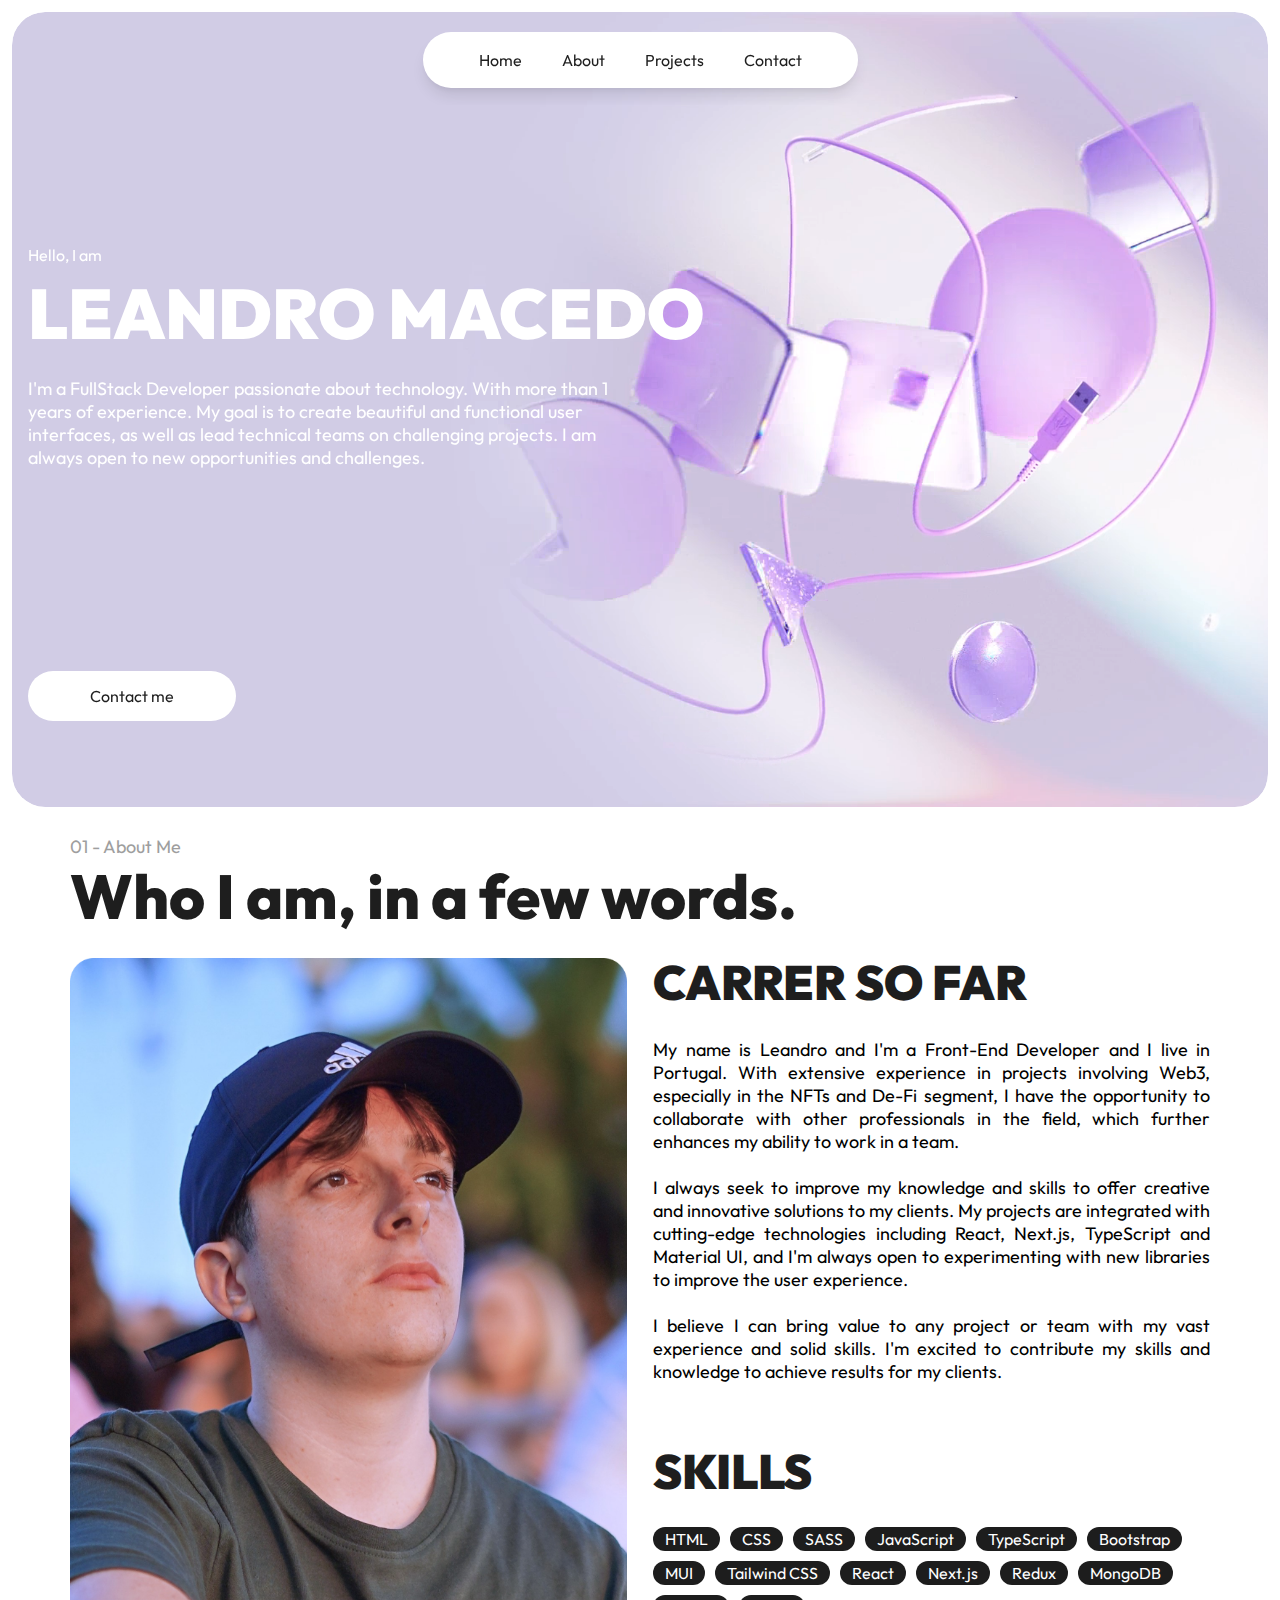
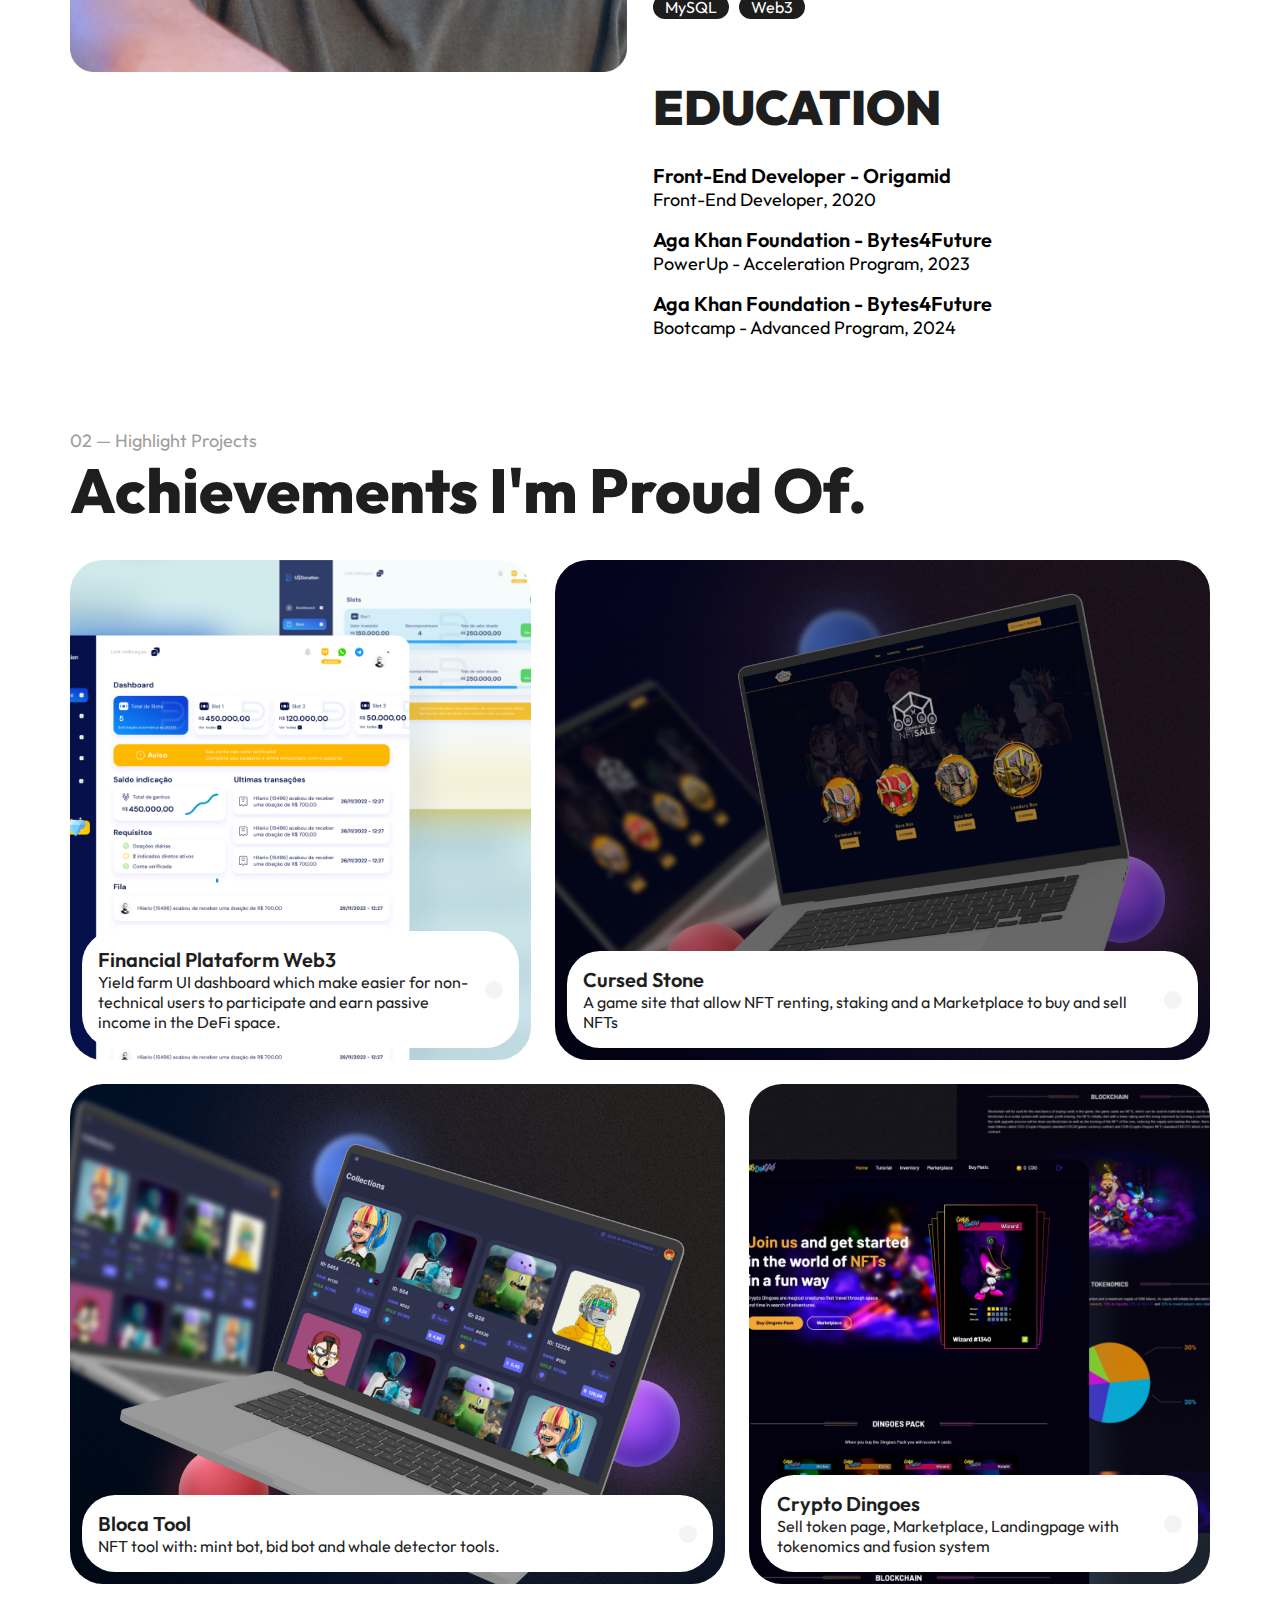
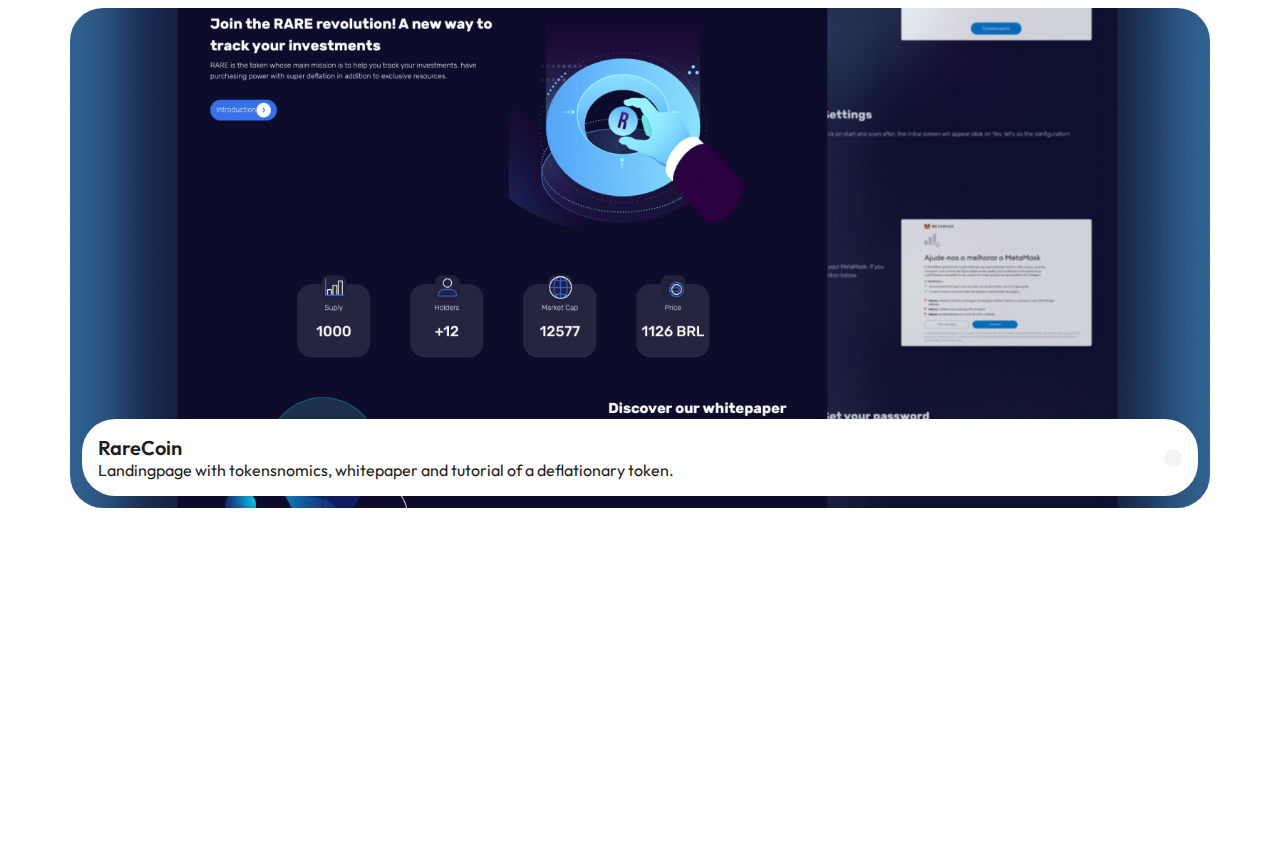
==== index.html @ 4900a490 "Update index.html" ====
<!DOCTYPE html>
<html lang="pt_PT">

<head>
    <script async src="https://www.googletagmanager.com/gtag/js?id=G-ETFPEZS336"></script>
    <script>
        window.dataLayer = window.dataLayer || [];
        function gtag() { dataLayer.push(arguments); }
        gtag('js', new Date());

        gtag('config', 'G-ETFPEZS336');
    </script>
    <!-- Hotjar Tracking Code for https://portifolio-html-bytes4future.vercel.app/ -->
    <script>
        (function (h, o, t, j, a, r) {
            h.hj = h.hj || function () { (h.hj.q = h.hj.q || []).push(arguments) };
            h._hjSettings = { hjid: 3756532, hjsv: 6 };
            a = o.getElementsByTagName('head')[0];
            r = o.createElement('script'); r.async = 1;
            r.src = t + h._hjSettings.hjid + j + h._hjSettings.hjsv;
            a.appendChild(r);
        })(window, document, 'https://static.hotjar.com/c/hotjar-', '.js?sv=');
    </script>
    <meta charset="UTF-8">
    <meta name="viewport" content="width=device-width, initial-scale=1.0">
    <title>DevMacedo</title>
    <link rel="shortcut icon" href="favicon.png" type="image/x-icon">
    <link rel="preconnect" href="https://fonts.googleapis.com">
    <link rel="preconnect" href="https://fonts.gstatic.com" crossorigin>
    <link rel="preconnect" href="https://fonts.googleapis.com">
    <link rel="preconnect" href="https://fonts.gstatic.com" crossorigin>
    <link
        href="https://fonts.googleapis.com/css2?family=Oswald:wght@200;300;400;500;600;700&family=Outfit:wght@100;200;300;400;500;600;700;800;900&display=swap"
        rel="stylesheet">
    <link rel="stylesheet" href="css/main.css">
</head>
<!-- Google tag (gtag.js) -->


<body>
    <main>
        <section class="hero" id="home">
            <header>
                <div class="navbar">
                    <a class="text-2 home" href="#home">Home</a>
                    <a class="text-2 aboutlink" href="#about">About</a>
                    <a class="text-2" href="#projects">Projects</a>
                    <a class="text-2" href="#contact">Contact</a>
                </div>
            </header>
            <div class="container-hero-video">
                <video playsinline loop muted autoplay>
                    <source src="assets/hero.mp4" type="video/mp4">
                </video>
                <div class="container-hero-children ">
                    <div class="container-content">
                        <p class="text-2 ">Hello, I am</p>
                        <h1 class="heading-1">LEANDRO MACEDO</h1>
                        <p class="text-1">
                            I'm a FullStack Developer passionate about technology. With more than 1 years of experience.
                            My
                            goal is to create beautiful and functional user interfaces, as well as lead technical teams
                            on
                            challenging projects. I am always open to new opportunities and challenges.
                        </p>

                    </div>
                    <div class="container-content-action">
                        <a class="button" href="">Contact me</a>
                    </div>
                </div>
            </div>
            </div>
        </section>

        <!-- ABOUT -->
        <section class="container" id="about">
            <div class="about">
                <div class="about-head">
                    <p class="text-1 ">01 - About Me</p>
                    <h3 class="tailing-1">Who I am, in a few words.</h3>
                </div>


                <div class="about-content">
                    <div class="about-image">
                        <img src="assets/me.png" width="100%" alt="">
                    </div>
                    <div class="about-text">
                        <div class="about-carrer">
                            <h3 class="heading-2">CARRER SO FAR</h3>
                            <p class="text-1">My name is Leandro and I'm a Front-End Developer and I live in
                                Portugal. With extensive experience in projects involving Web3, especially in the NFTs
                                and
                                De-Fi segment, I have the opportunity to collaborate with other professionals in the
                                field,
                                which further enhances my ability to work in a team.
                                <br><br>
                                I always seek to improve my knowledge and skills to offer creative and innovative
                                solutions
                                to my clients. My projects are integrated with cutting-edge technologies including
                                React,
                                Next.js, TypeScript and Material UI, and I'm always open to experimenting with new
                                libraries
                                to improve the user experience.
                                <br><br>
                                I believe I can bring value to any project or team with my vast experience and solid
                                skills.
                                I'm excited to contribute my skills and knowledge to achieve results for my clients.
                            </p>
                        </div>
                        <h3 class="heading-2 ">SKILLS</h3>
                        <div class="skills-flex">
                            <span class="badge">HTML</span>
                            <span class="badge">CSS</span>
                            <span class="badge">SASS</span>
                            <span class="badge">JavaScript</span>
                            <span class="badge">TypeScript</span>
                            <span class="badge">Bootstrap</span>
                            <span class="badge">MUI</span>
                            <span class="badge">Tailwind CSS</span>
                            <span class="badge">React</span>
                            <span class="badge">Next.js</span>
                            <span class="badge">Redux</span>
                            <span class="badge">MongoDB</span>
                            <span class="badge">MySQL</span>
                            <span class="badge">Web3</span>
                        </div>
                        <h3 class="heading-2 ">EDUCATION</h3>
                        <div class="qualification-details">
                            <p class="title-2">Front-End Developer - Origamid</p>
                            <p class="text-1">Front-End Developer, 2020</p>
                        </div>
                        <div class="qualification-details">
                            <p class="title-2">Aga Khan Foundation - Bytes4Future</p>
                            <p class="text-1">PowerUp - Acceleration Program, 2023</p>
                        </div>
                        <div class="qualification-details">
                            <p class="title-2">Aga Khan Foundation - Bytes4Future</p>
                            <p class="text-1">Bootcamp - Advanced Program, 2024</p>
                        </div>

                    </div>
                </div>
            </div>
        </section>

        <!-- HIGHTLIGHT PROJECTS -->
        <section class="container" id="projects">
            <div>
                <div class="highlight-head">
                    <p class="text-1 gray ">02 — Highlight Projects</p>
                    <h3 class="tailing-1 gray-dark">Achievements I'm Proud Of.</h3>
                </div>
                <div class="highlights">
                    <div class="item1">
                        <div class="card-wrapper">
                            <img id="image" class="card-bg" src="assets/images/private-thumb.png"
                                alt="Background Image">
                            <div>
                                <div class="card-bottom">
                                    <div>
                                        <p class="title-2">Financial Plataform Web3</p>
                                        <p class="text-2">Yield farm UI dashboard which make easier for non-technical
                                            users
                                            to participate and earn passive income in the DeFi space.</p>
                                    </div>
                                    <a href="FinancialPlataform.html">
                                        <div class="icon card-icon">
                                            <img src="assets/icons/arrow.svg" alt="">
                                        </div>
                                    </a>
                                </div>
                            </div>
                        </div>
                    </div>
                    <div class="item2">
                        <div class="card-wrapper">
                            <img class="card-bg" src="assets/images/cursedstone-thumb.png" alt="Background Image">
                            <div>
                                <div class="card-bottom">
                                    <div>
                                        <p class="title-2">Cursed Stone</p>
                                        <p class="text-2">A game site that allow NFT renting, staking and a Marketplace
                                            to
                                            buy and sell NFTs</p>
                                    </div>
                                    <div class="icon card-icon">
                                        <img src="assets/icons/arrow.svg" alt="">
                                    </div>
                                </div>
                            </div>

                        </div>
                    </div>
                    <div class="item3">
                        <div class="card-wrapper">
                            <img class="card-bg" src="assets/images/blocatool.png" alt="Background Image">
                            <div>
                                <div class="card-bottom">
                                    <div>
                                        <p class="title-2">Bloca Tool</p>
                                        <p class="text-2">NFT tool with: mint bot, bid bot and whale detector tools.</p>
                                    </div>
                                    <div class="icon card-icon">
                                        <img src="assets/icons/arrow.svg" alt="">
                                    </div>
                                </div>
                            </div>

                        </div>
                    </div>
                    <div class="item4">
                        <div class="card-wrapper">
                            <img class="card-bg" src="assets/images/cryptodingoes-thumb.png" alt="Background Image">
                            <div>
                                <div class="card-bottom">
                                    <div>
                                        <p class="title-2">Crypto Dingoes</p>
                                        <p class="text-2">Sell token page, Marketplace, Landingpage with tokenomics and
                                            fusion system</p>
                                    </div>
                                    <div class="icon card-icon">
                                        <img src="assets/icons/arrow.svg" alt="">
                                    </div>
                                </div>
                            </div>

                        </div>
                    </div>
                    <div class="item5">
                        <div class="card-wrapper">
                            <img class="card-bg" src="assets/images/rare-thumb.png" alt="Background Image">
                            <div>
                                <div class="card-bottom">
                                    <div>
                                        <p class="title-2">RareCoin</p>
                                        <p class="text-2">Landingpage with tokensnomics, whitepaper and tutorial of a
                                            deflationary token.</p>
                                    </div>
                                    <div class="icon card-icon">
                                        <img src="assets/icons/arrow.svg" alt="">
                                    </div>
                                </div>
                            </div>
                        </div>
                    </div>
                </div>
            </div>
            </div>
        </section>

        <footer id="contact" class="footer-bg">
            <div class="container">
                <div class="footer-top">
                    <h1 class="tailing-1">Let's Work Together</h1>
                    <br>
                    <p class="text-1 ">
                        I'm excited to tell you more about my projects and my journey so far. <br>
                        So get in touch and let’s talk about how I can add to your team!
                    </p>
                </div>
                <div class="footer-social">
                    <div>
                        <p class="text-2 ">My Mail Contact</p>
                        <p class="title-2 ">contact@devmacedo.pt</p>
                    </div>
                    <div>
                        <div class="icon-flex">
                            <div class="icon">
                                <a href="https://www.linkedin.com/in/devmacedo/" target="_blank"
                                    rel="noopener noreferrer">
                                    <img src="assets/icons/linkedin.svg" alt="">
                                </a>
                            </div>
                            <div class="icon">
                                <a href="https://github.com/BrazilianBug" target="_blank" rel="noopener noreferrer">
                                    <img src="assets/icons/github.svg" alt="">
                                </a>
                            </div>
                            <!-- <div class="icon">
                                <a href="" target="_blank">
                                    <img src="assets/icons/twitter.svg" alt="">
                                </a>
                            </div> -->
                        </div>
                    </div>
                </div>
            </div>
        </footer>
    </main>
</body>

</html>
---- css/main.css ----
/* Importar o arquivo com estilos específicos para diferentes seções primeiro */

@import url(about.css);
@import url(highlightProjects.css);
@import url(footer.css);
@import url(hero.css);
@import url(projectDetails.css);
@import url(components.css);
@import url(typography.css);

@import url(response.css);

@import url(global.css);
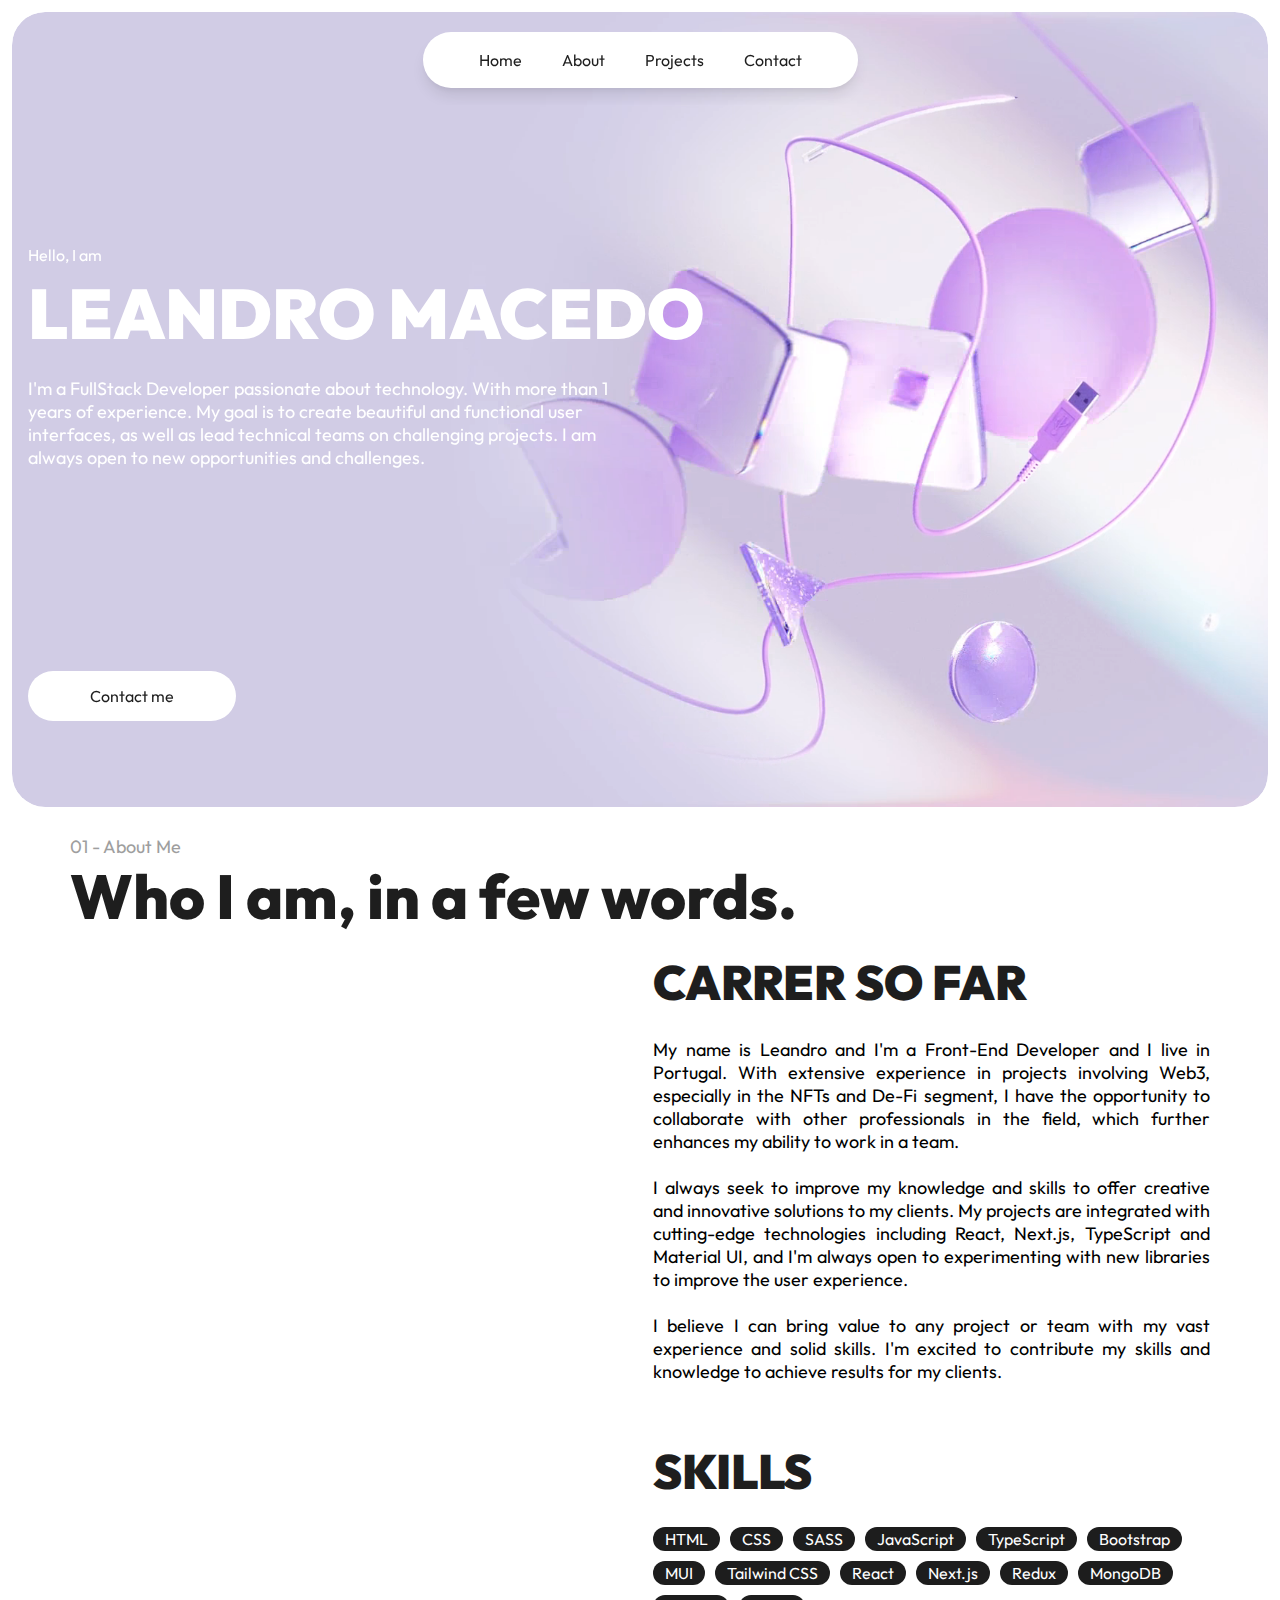
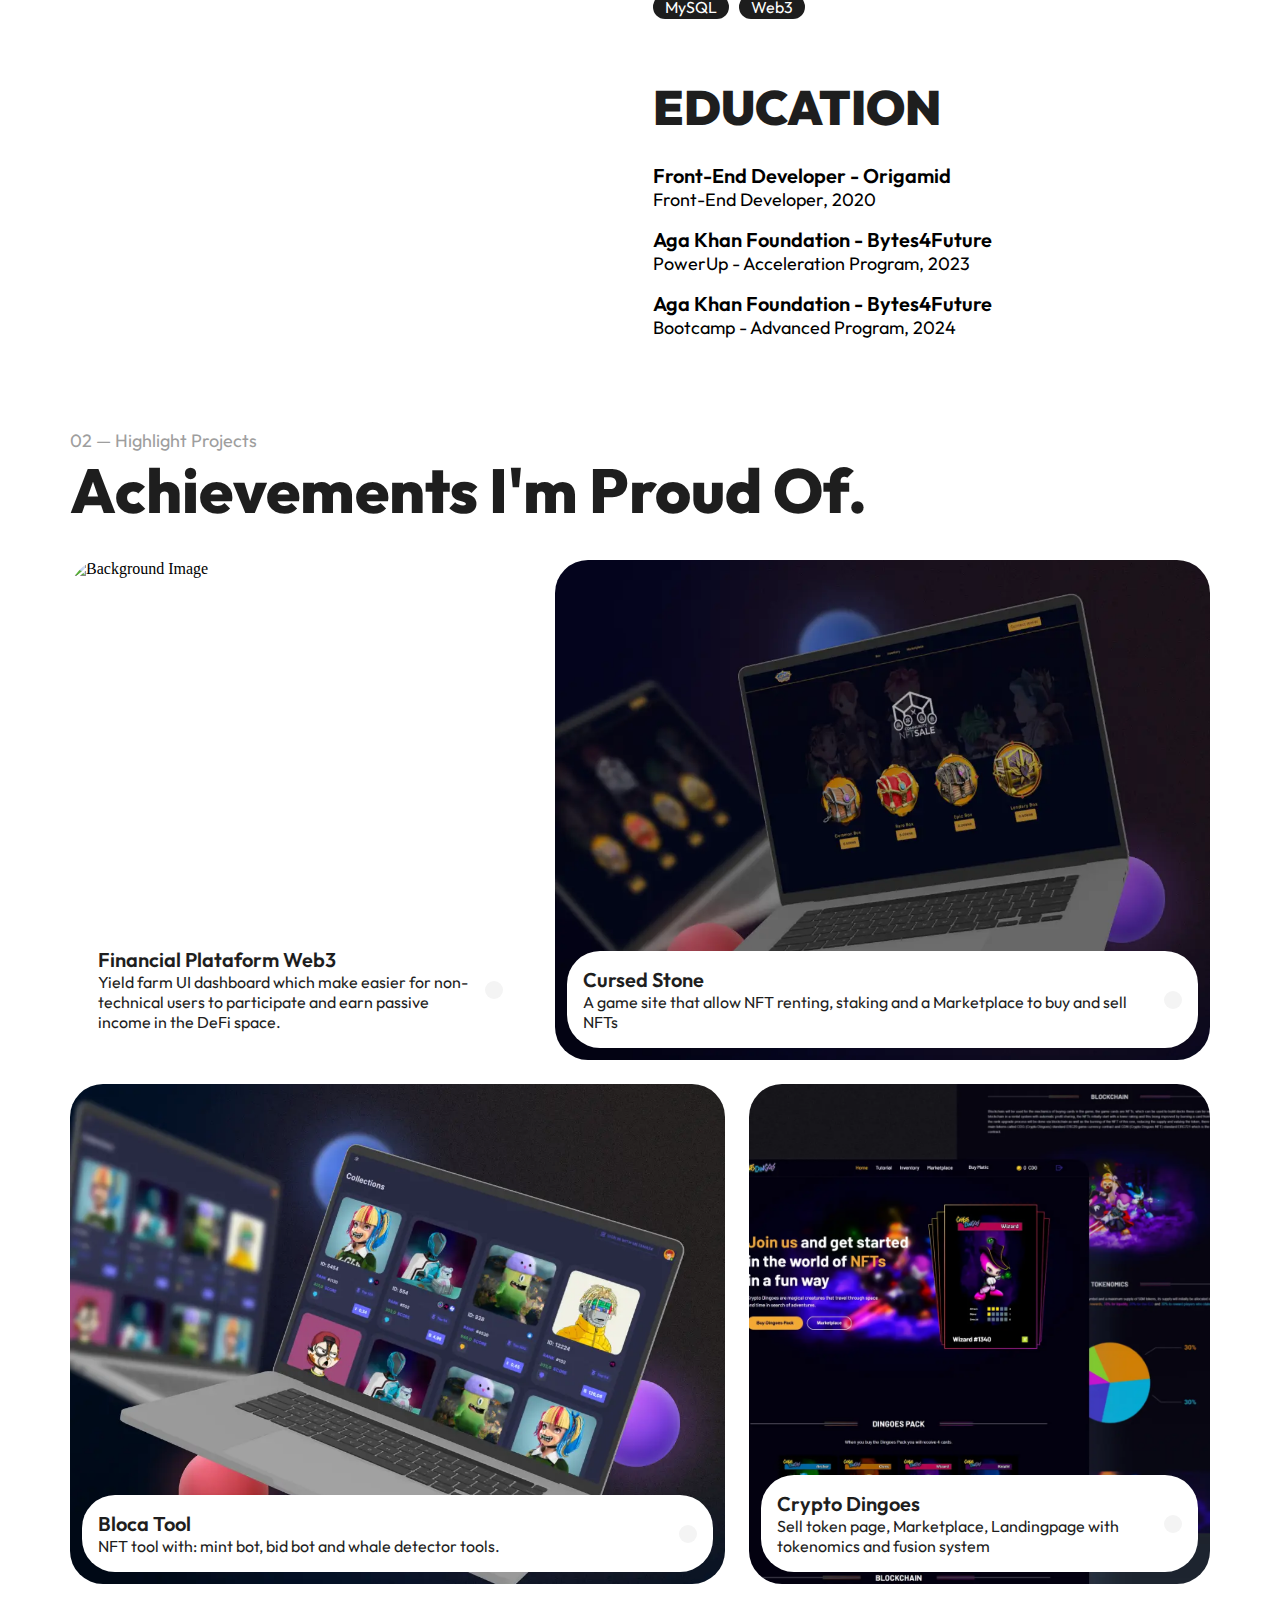
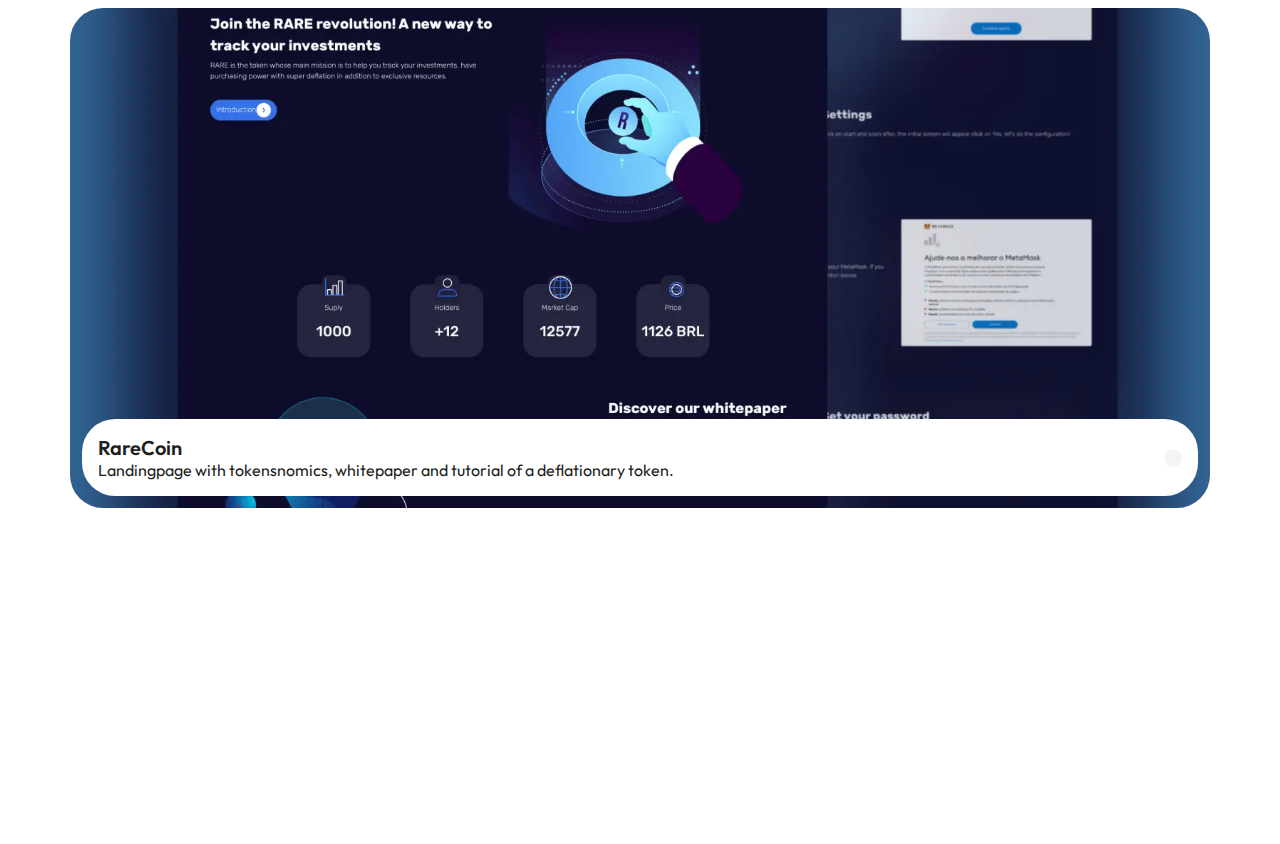
==== commit 139d8836: "performance, PNG To Webp" ====
--- a/index.html
+++ b/index.html
@@ -24,7 +24,7 @@
     <meta charset="UTF-8">
     <meta name="viewport" content="width=device-width, initial-scale=1.0">
     <title>DevMacedo</title>
-    <link rel="shortcut icon" href="favicon.png" type="image/x-icon">
+    <link rel="shortcut icon" href="favicon.webp" type="image/x-icon">
     <link rel="preconnect" href="https://fonts.googleapis.com">
     <link rel="preconnect" href="https://fonts.gstatic.com" crossorigin>
     <link rel="preconnect" href="https://fonts.googleapis.com">
@@ -49,8 +49,8 @@
                 </div>
             </header>
             <div class="container-hero-video">
-                <video playsinline loop muted autoplay>
-                    <source src="assets/hero.mp4" type="video/mp4">
+                <video playsinline loop muted autoplay poster="hero.webp" preload="none" loading="lazy">
+                    <source src="assets/hero.mp4" type="video/mp4" load>
                 </video>
                 <div class="container-hero-children ">
                     <div class="container-content">
@@ -84,7 +84,7 @@
 
                 <div class="about-content">
                     <div class="about-image">
-                        <img src="assets/me.png" width="100%" alt="">
+                        <img src="assets/me.webp" width="100%" loading="lazy" alt="">
                     </div>
                     <div class="about-text">
                         <div class="about-carrer">
@@ -155,7 +155,7 @@
                 <div class="highlights">
                     <div class="item1">
                         <div class="card-wrapper">
-                            <img id="image" class="card-bg" src="assets/images/private-thumb.png"
+                            <img id="image" class="card-bg" src="assets/images/financialapp/main.webp"
                                 alt="Background Image">
                             <div>
                                 <div class="card-bottom">
@@ -167,6 +167,7 @@
                                     </div>
                                     <a href="FinancialPlataform.html">
                                         <div class="icon card-icon">
+
                                             <img src="assets/icons/arrow.svg" alt="">
                                         </div>
                                     </a>
@@ -176,7 +177,7 @@
                     </div>
                     <div class="item2">
                         <div class="card-wrapper">
-                            <img class="card-bg" src="assets/images/cursedstone-thumb.png" alt="Background Image">
+                            <img class="card-bg" src="assets/images/cursedstone/main.webp" alt="Background Image">
                             <div>
                                 <div class="card-bottom">
                                     <div>
@@ -195,7 +196,7 @@
                     </div>
                     <div class="item3">
                         <div class="card-wrapper">
-                            <img class="card-bg" src="assets/images/blocatool.png" alt="Background Image">
+                            <img class="card-bg" src="assets/images/blocatool/main.webp" alt="Background Image">
                             <div>
                                 <div class="card-bottom">
                                     <div>
@@ -212,7 +213,7 @@
                     </div>
                     <div class="item4">
                         <div class="card-wrapper">
-                            <img class="card-bg" src="assets/images/cryptodingoes-thumb.png" alt="Background Image">
+                            <img class="card-bg" src="assets/images/cryptodingoes/main.webp" alt="Background Image">
                             <div>
                                 <div class="card-bottom">
                                     <div>
@@ -230,7 +231,7 @@
                     </div>
                     <div class="item5">
                         <div class="card-wrapper">
-                            <img class="card-bg" src="assets/images/rare-thumb.png" alt="Background Image">
+                            <img class="card-bg" src="assets/images/rarecoin/main.webp" alt="Background Image">
                             <div>
                                 <div class="card-bottom">
                                     <div>
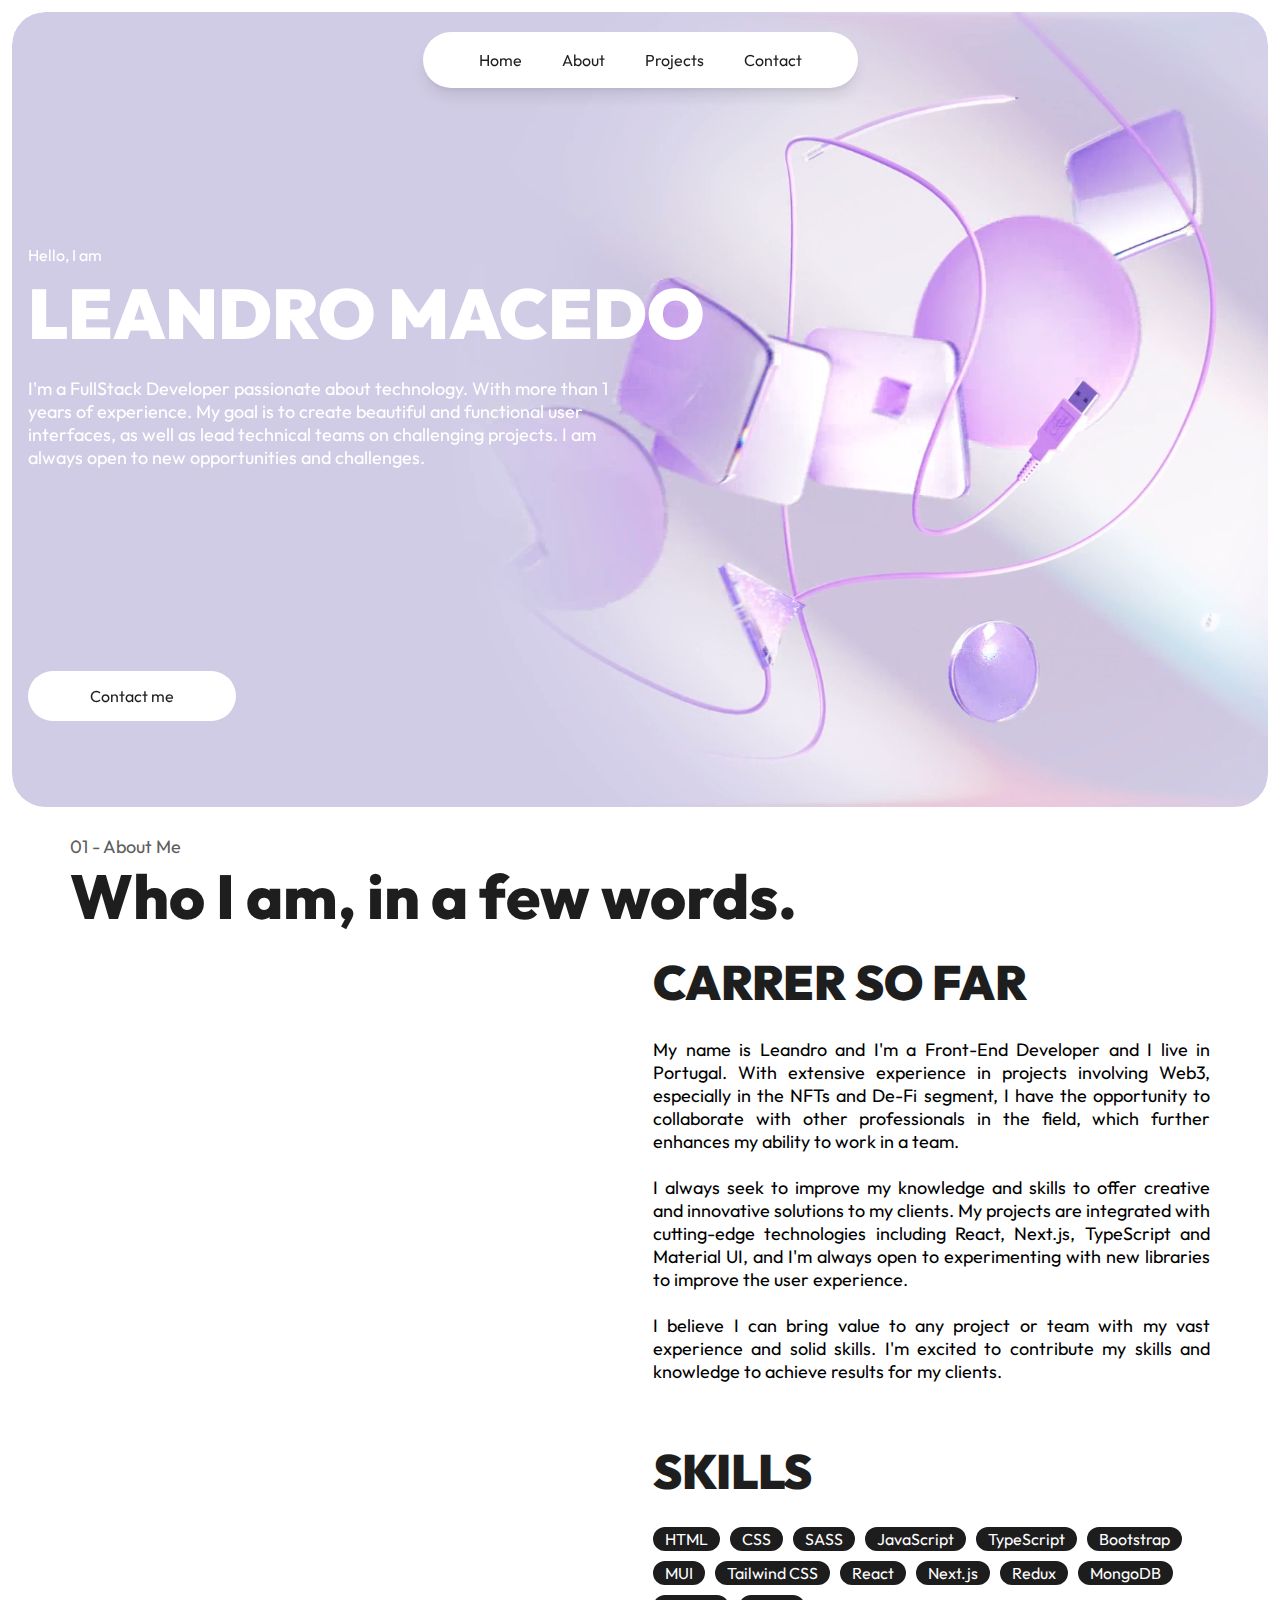
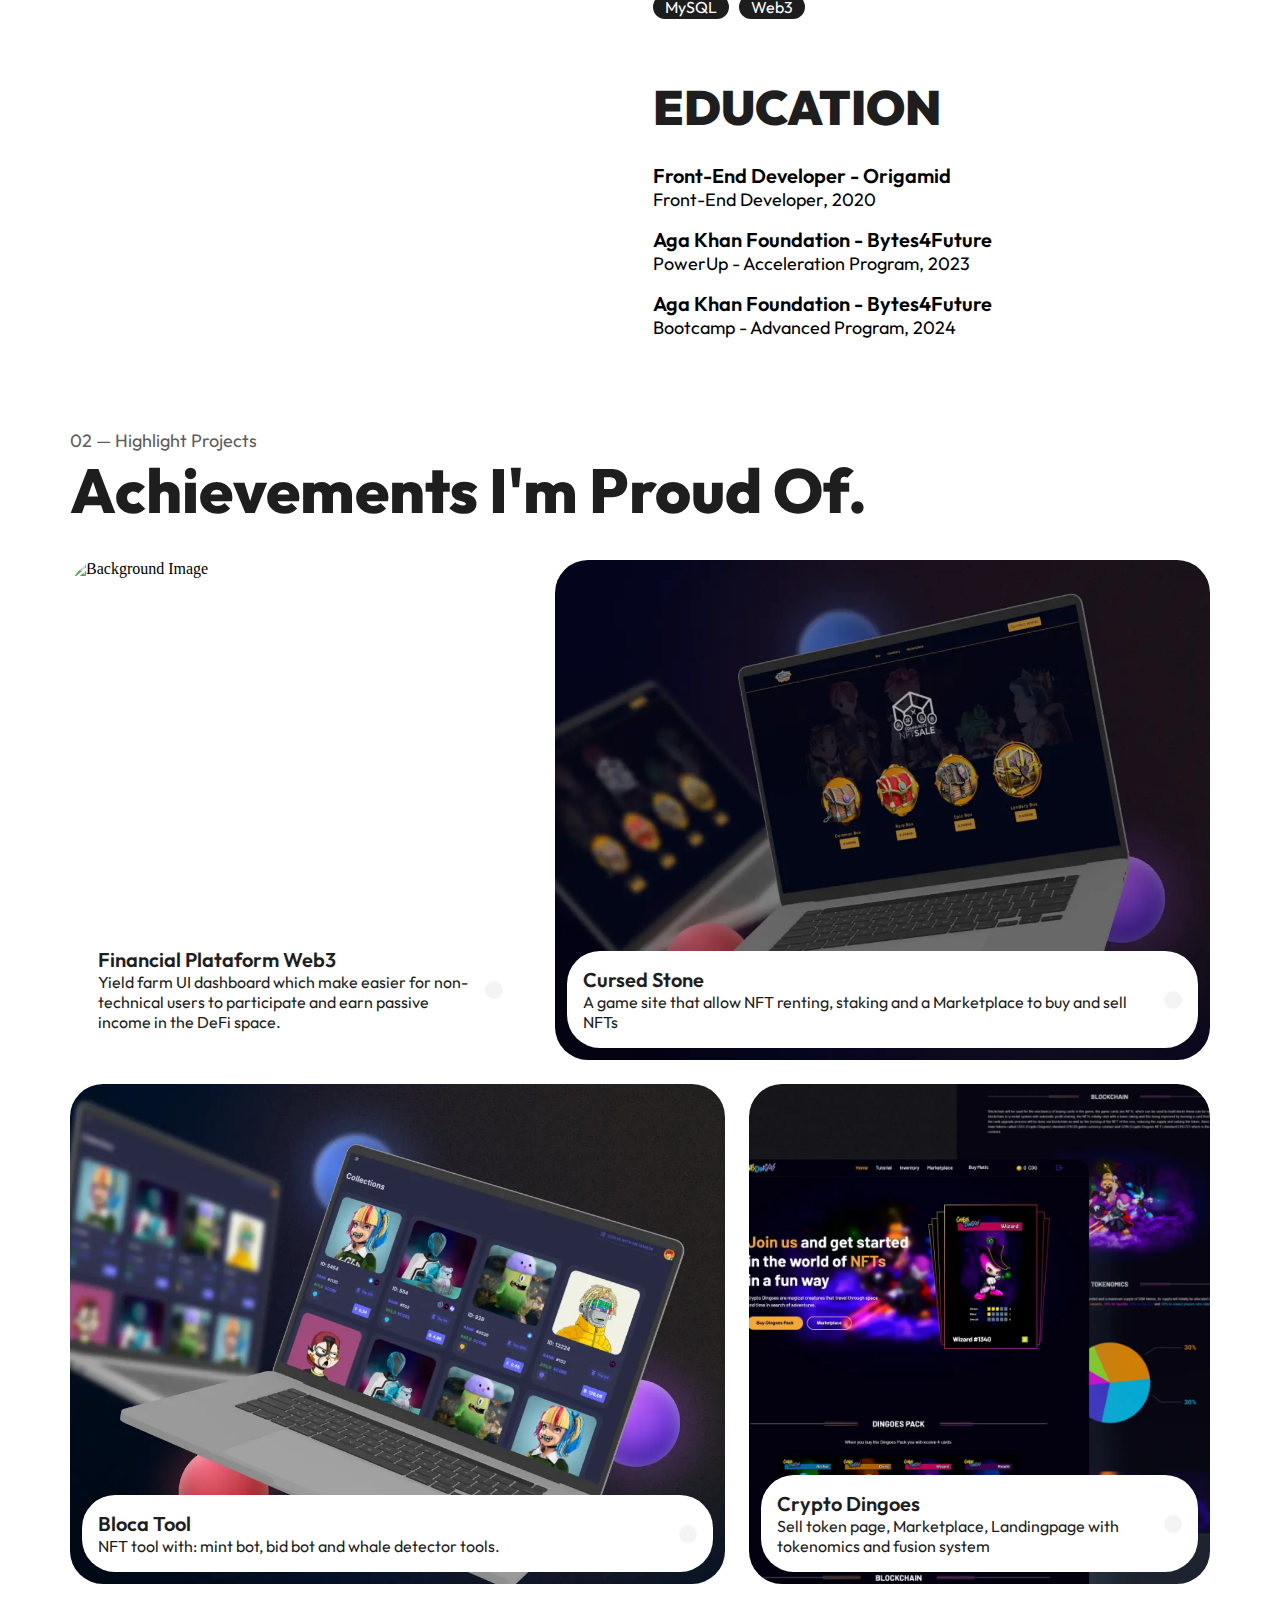
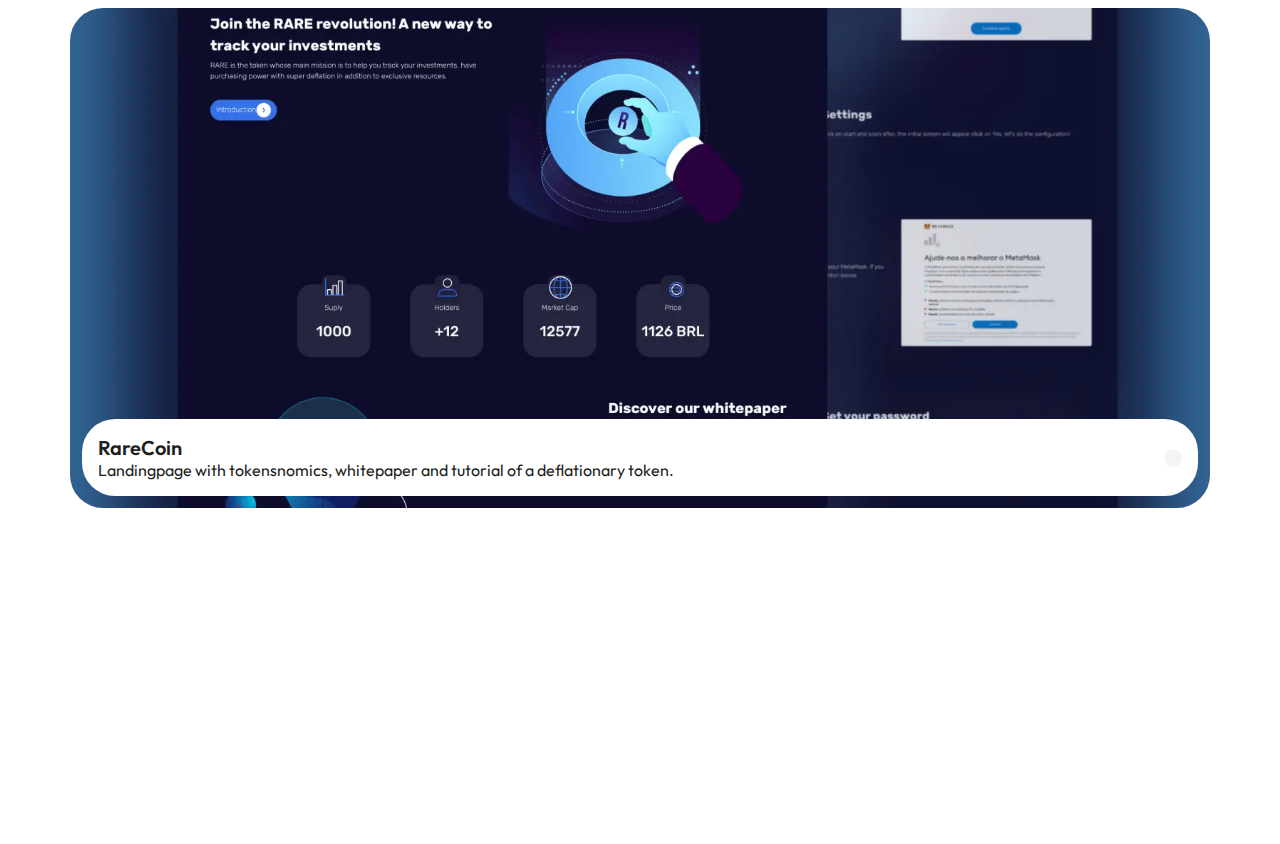
==== commit 8265cb6a: "Remove Residual Files" ====
--- a/index.html
+++ b/index.html
@@ -3,24 +3,6 @@
 
 <head>
     <script async src="https://www.googletagmanager.com/gtag/js?id=G-ETFPEZS336"></script>
-    <script>
-        window.dataLayer = window.dataLayer || [];
-        function gtag() { dataLayer.push(arguments); }
-        gtag('js', new Date());
-
-        gtag('config', 'G-ETFPEZS336');
-    </script>
-    <!-- Hotjar Tracking Code for https://portifolio-html-bytes4future.vercel.app/ -->
-    <script>
-        (function (h, o, t, j, a, r) {
-            h.hj = h.hj || function () { (h.hj.q = h.hj.q || []).push(arguments) };
-            h._hjSettings = { hjid: 3756532, hjsv: 6 };
-            a = o.getElementsByTagName('head')[0];
-            r = o.createElement('script'); r.async = 1;
-            r.src = t + h._hjSettings.hjid + j + h._hjSettings.hjsv;
-            a.appendChild(r);
-        })(window, document, 'https://static.hotjar.com/c/hotjar-', '.js?sv=');
-    </script>
     <meta charset="UTF-8">
     <meta name="viewport" content="width=device-width, initial-scale=1.0">
     <title>DevMacedo</title>
@@ -34,8 +16,6 @@
         rel="stylesheet">
     <link rel="stylesheet" href="css/main.css">
 </head>
-<!-- Google tag (gtag.js) -->
-
 
 <body>
     <main>
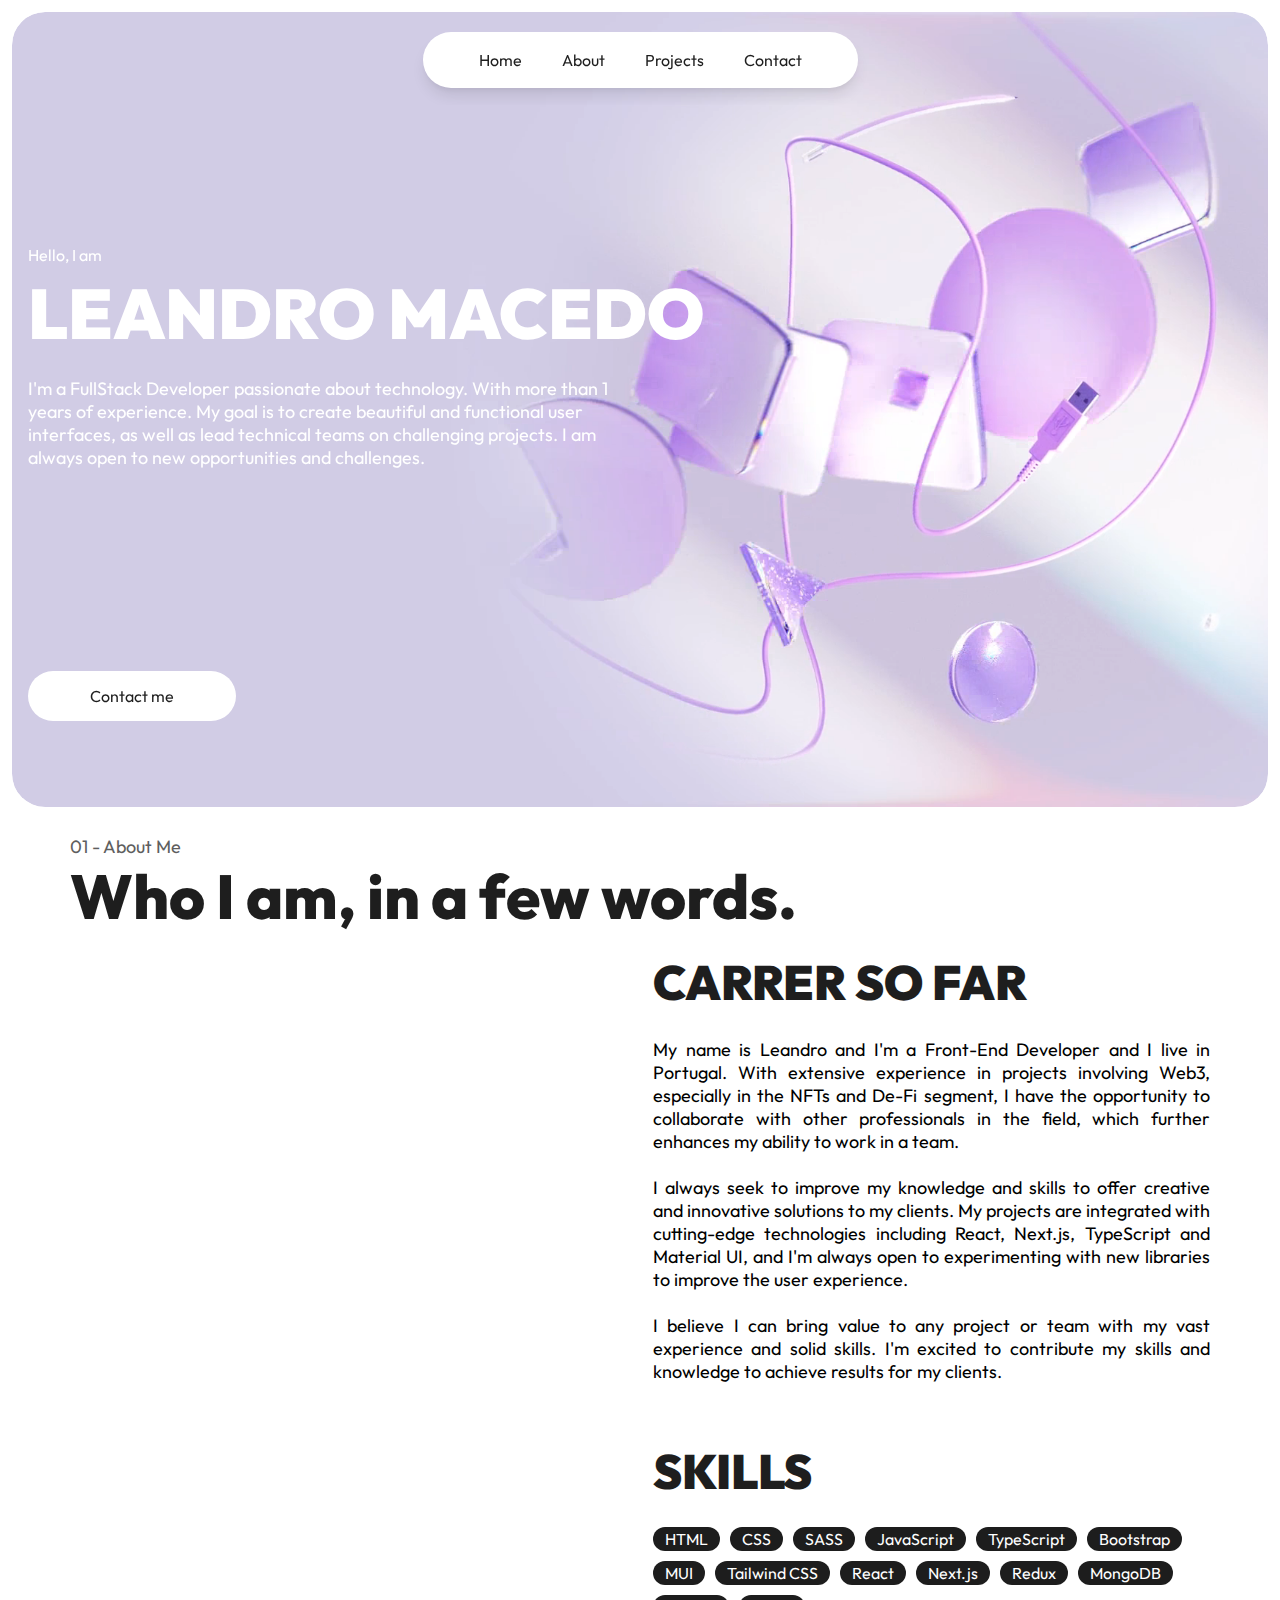
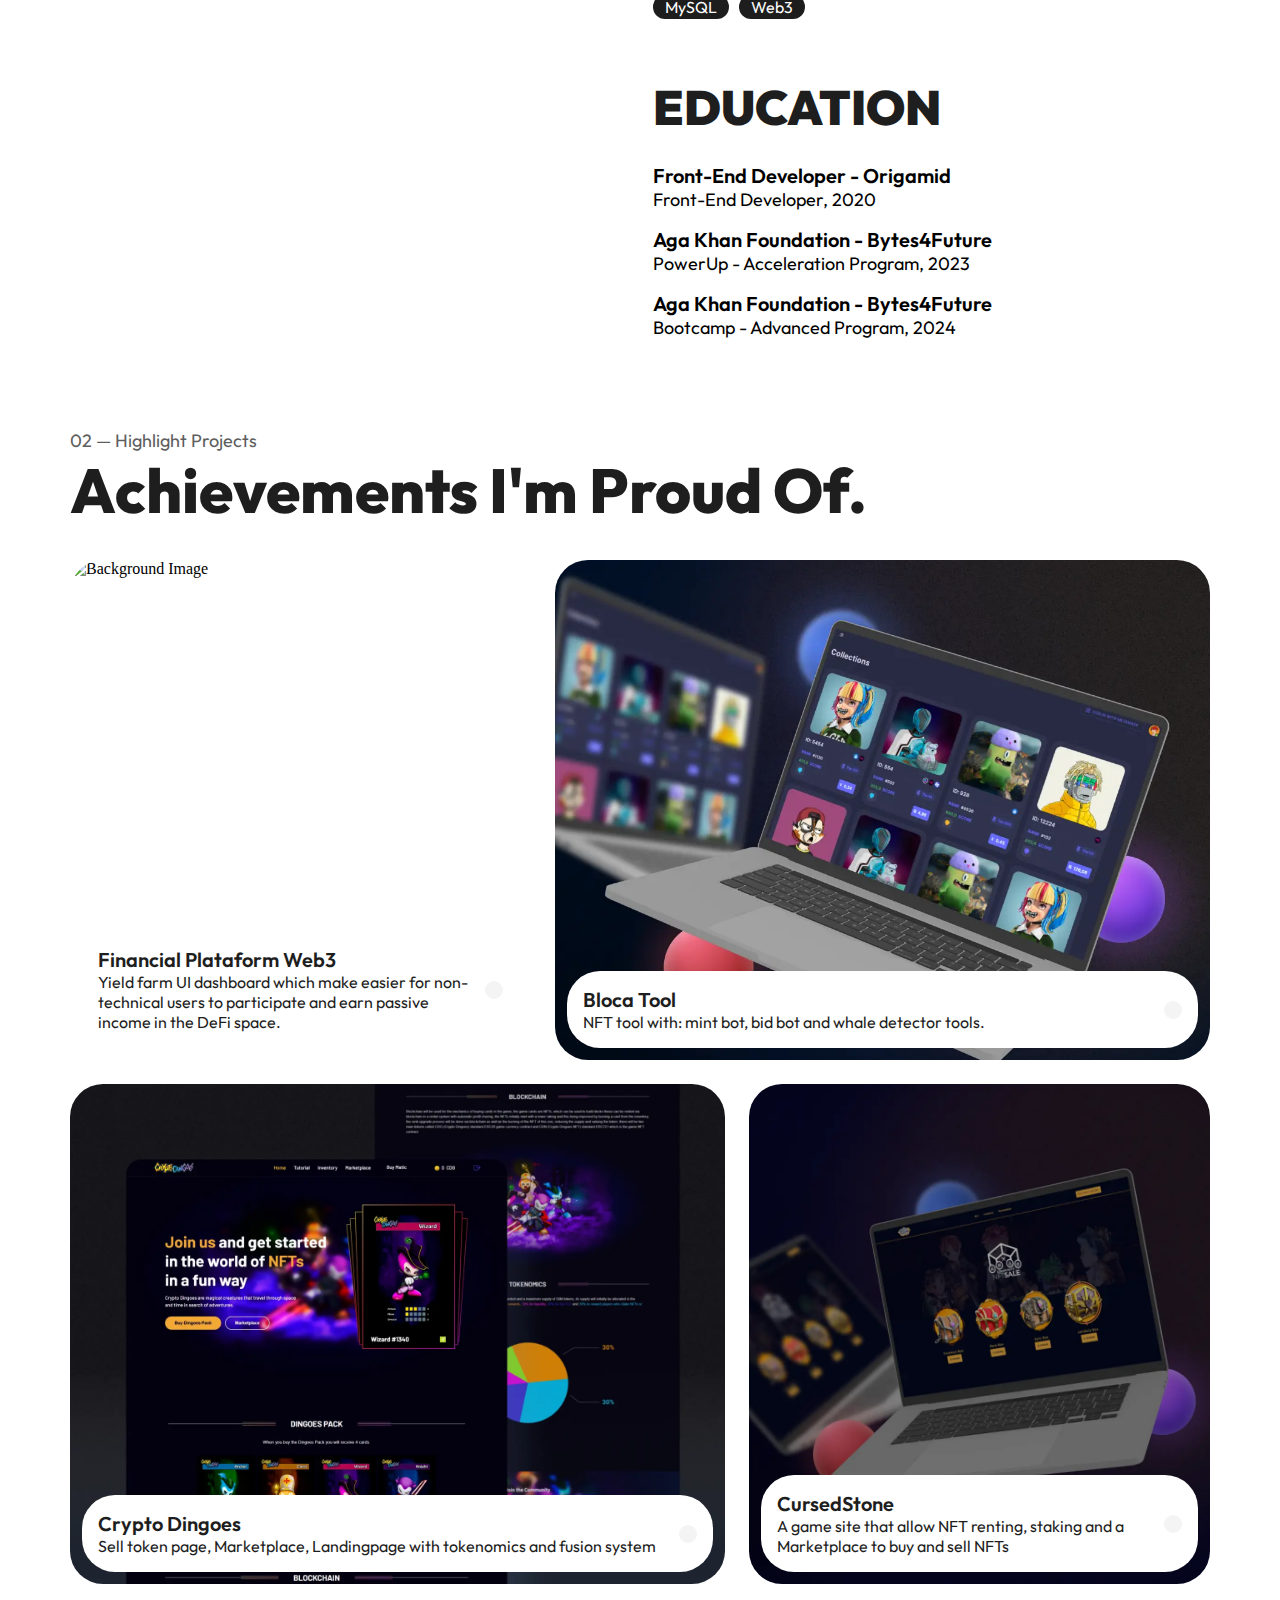
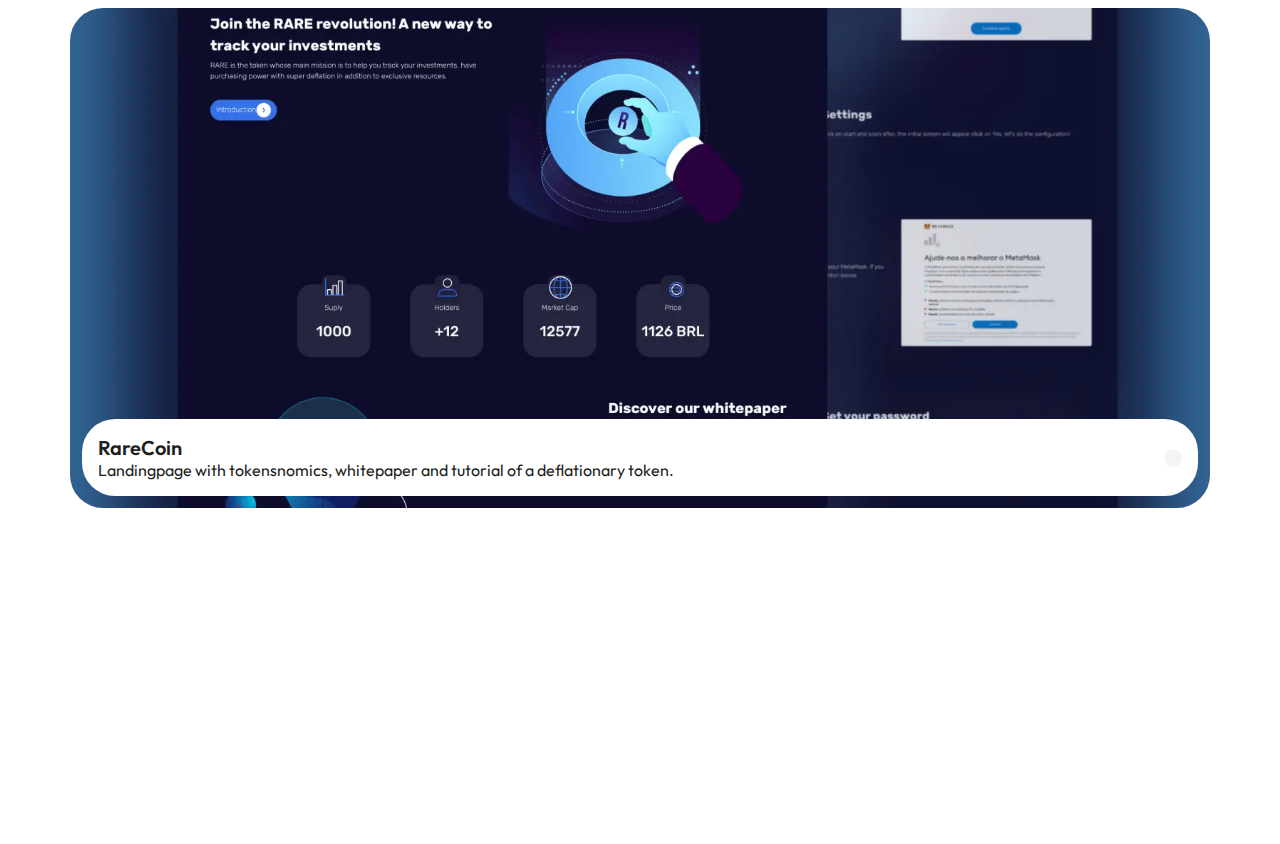
==== commit 6d9610f0: "Back to home button" ====
--- a/index.html
+++ b/index.html
@@ -145,9 +145,8 @@
                                             users
                                             to participate and earn passive income in the DeFi space.</p>
                                     </div>
-                                    <a href="FinancialPlataform.html">
-                                        <div class="icon card-icon">
-
+                                    <a href="projectDetails01.html">
+                                        <div class="icon card-icon">
                                             <img src="assets/icons/arrow.svg" alt="">
                                         </div>
                                     </a>
@@ -156,25 +155,6 @@
                         </div>
                     </div>
                     <div class="item2">
-                        <div class="card-wrapper">
-                            <img class="card-bg" src="assets/images/cursedstone/main.webp" alt="Background Image">
-                            <div>
-                                <div class="card-bottom">
-                                    <div>
-                                        <p class="title-2">Cursed Stone</p>
-                                        <p class="text-2">A game site that allow NFT renting, staking and a Marketplace
-                                            to
-                                            buy and sell NFTs</p>
-                                    </div>
-                                    <div class="icon card-icon">
-                                        <img src="assets/icons/arrow.svg" alt="">
-                                    </div>
-                                </div>
-                            </div>
-
-                        </div>
-                    </div>
-                    <div class="item3">
                         <div class="card-wrapper">
                             <img class="card-bg" src="assets/images/blocatool/main.webp" alt="Background Image">
                             <div>
@@ -183,15 +163,17 @@
                                         <p class="title-2">Bloca Tool</p>
                                         <p class="text-2">NFT tool with: mint bot, bid bot and whale detector tools.</p>
                                     </div>
-                                    <div class="icon card-icon">
-                                        <img src="assets/icons/arrow.svg" alt="">
-                                    </div>
-                                </div>
-                            </div>
-
-                        </div>
-                    </div>
-                    <div class="item4">
+                                    <a href="projectDetails02.html">
+                                        <div class="icon card-icon">
+                                            <img src="assets/icons/arrow.svg" alt="">
+                                        </div>
+                                    </a>
+                                </div>
+                            </div>
+
+                        </div>
+                    </div>
+                    <div class="item3">
                         <div class="card-wrapper">
                             <img class="card-bg" src="assets/images/cryptodingoes/main.webp" alt="Background Image">
                             <div>
@@ -201,9 +183,31 @@
                                         <p class="text-2">Sell token page, Marketplace, Landingpage with tokenomics and
                                             fusion system</p>
                                     </div>
-                                    <div class="icon card-icon">
-                                        <img src="assets/icons/arrow.svg" alt="">
-                                    </div>
+                                    <a href="projectDetails03.html">
+                                        <div class="icon card-icon">
+                                            <img src="assets/icons/arrow.svg" alt="">
+                                        </div>
+                                    </a>
+                                </div>
+                            </div>
+
+                        </div>
+                    </div>
+                    <div class="item4">
+                        <div class="card-wrapper">
+                            <img class="card-bg" src="assets/images/cursedstone/main.webp" alt="Background Image">
+                            <div>
+                                <div class="card-bottom">
+                                    <div>
+                                        <p class="title-2">CursedStone</p>
+                                        <p class="text-2">A game site that allow NFT renting, staking and a Marketplace
+                                            to buy and sell NFTs</p>
+                                    </div>
+                                    <a href="projectDetails04.html">
+                                        <div class="icon card-icon">
+                                            <img src="assets/icons/arrow.svg" alt="">
+                                        </div>
+                                    </a>
                                 </div>
                             </div>
 
@@ -219,9 +223,11 @@
                                         <p class="text-2">Landingpage with tokensnomics, whitepaper and tutorial of a
                                             deflationary token.</p>
                                     </div>
-                                    <div class="icon card-icon">
-                                        <img src="assets/icons/arrow.svg" alt="">
-                                    </div>
+                                    <a href="projectDetails06.html">
+                                        <div class="icon card-icon">
+                                            <img src="assets/icons/arrow.svg" alt="">
+                                        </div>
+                                    </a>
                                 </div>
                             </div>
                         </div>
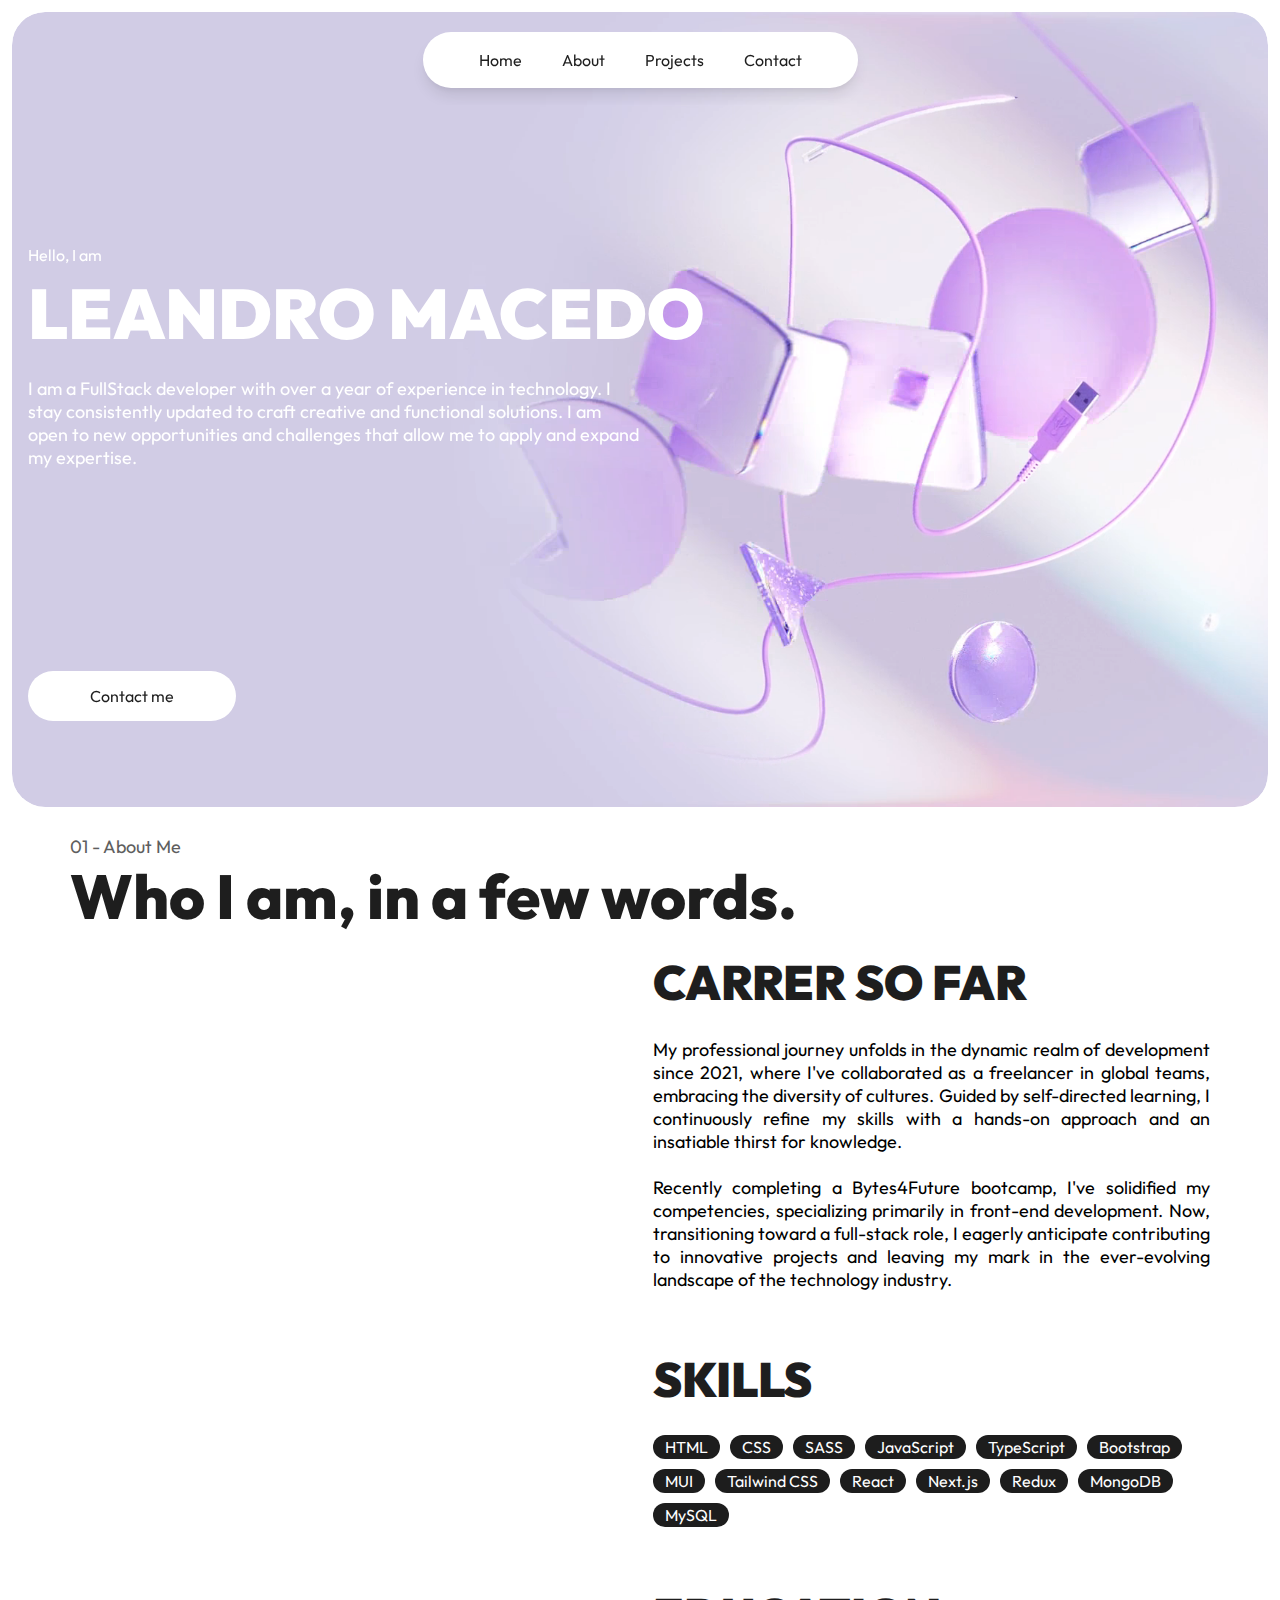
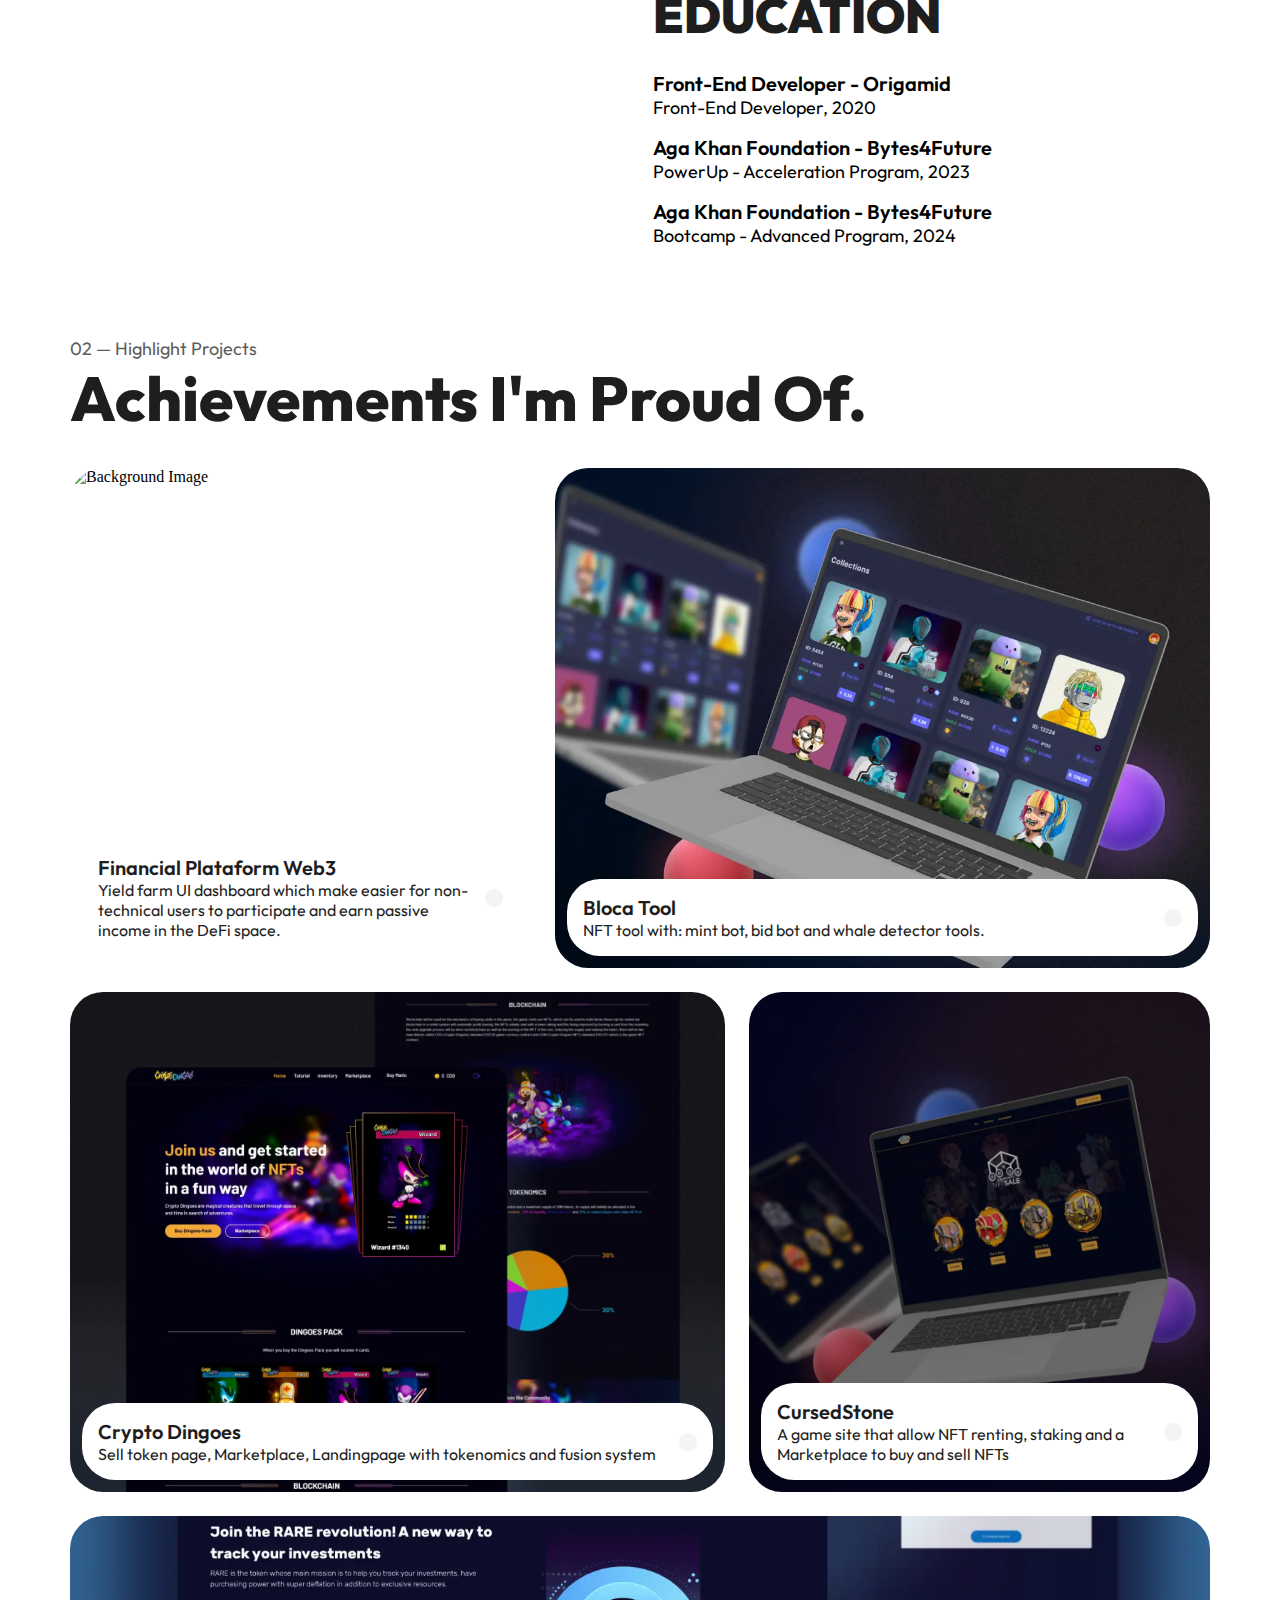
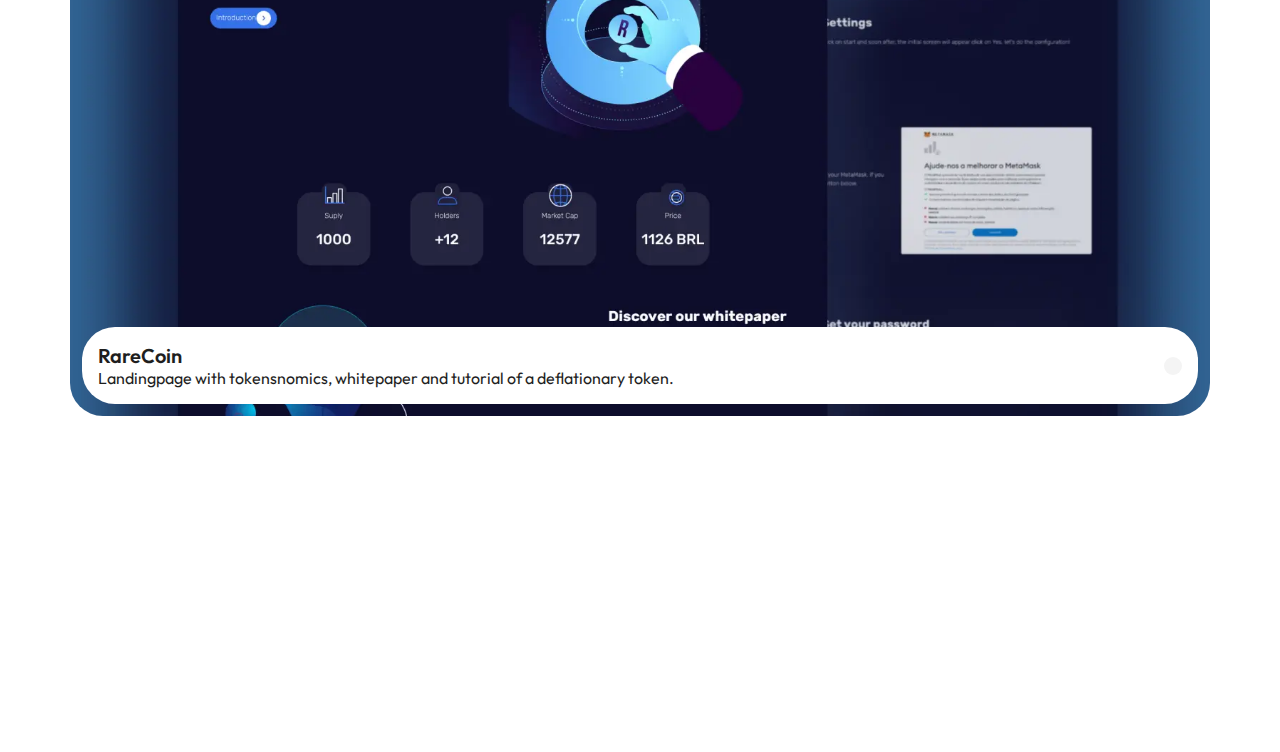
==== commit 40fa75c0: "fix favicon" ====
--- a/index.html
+++ b/index.html
@@ -6,7 +6,7 @@
     <meta charset="UTF-8">
     <meta name="viewport" content="width=device-width, initial-scale=1.0">
     <title>DevMacedo</title>
-    <link rel="shortcut icon" href="favicon.webp" type="image/x-icon">
+    <link rel="shortcut icon" href="favicon.png" type="image/x-icon">
     <link rel="preconnect" href="https://fonts.googleapis.com">
     <link rel="preconnect" href="https://fonts.gstatic.com" crossorigin>
     <link rel="preconnect" href="https://fonts.googleapis.com">
@@ -37,11 +37,10 @@
                         <p class="text-2 ">Hello, I am</p>
                         <h1 class="heading-1">LEANDRO MACEDO</h1>
                         <p class="text-1">
-                            I'm a FullStack Developer passionate about technology. With more than 1 years of experience.
-                            My
-                            goal is to create beautiful and functional user interfaces, as well as lead technical teams
-                            on
-                            challenging projects. I am always open to new opportunities and challenges.
+
+                            I am a FullStack developer with over a year of experience in technology. I stay consistently
+                            updated to craft creative and functional solutions. I am open to new opportunities and
+                            challenges that allow me to apply and expand my expertise.
                         </p>
 
                     </div>
@@ -69,24 +68,15 @@
                     <div class="about-text">
                         <div class="about-carrer">
                             <h3 class="heading-2">CARRER SO FAR</h3>
-                            <p class="text-1">My name is Leandro and I'm a Front-End Developer and I live in
-                                Portugal. With extensive experience in projects involving Web3, especially in the NFTs
-                                and
-                                De-Fi segment, I have the opportunity to collaborate with other professionals in the
-                                field,
-                                which further enhances my ability to work in a team.
+                            <p class="text-1">My professional journey unfolds in the dynamic realm of development since
+                                2021, where I've collaborated as a freelancer in global teams, embracing the diversity
+                                of cultures. Guided by self-directed learning, I continuously refine my skills with a
+                                hands-on approach and an insatiable thirst for knowledge.
                                 <br><br>
-                                I always seek to improve my knowledge and skills to offer creative and innovative
-                                solutions
-                                to my clients. My projects are integrated with cutting-edge technologies including
-                                React,
-                                Next.js, TypeScript and Material UI, and I'm always open to experimenting with new
-                                libraries
-                                to improve the user experience.
-                                <br><br>
-                                I believe I can bring value to any project or team with my vast experience and solid
-                                skills.
-                                I'm excited to contribute my skills and knowledge to achieve results for my clients.
+                                Recently completing a Bytes4Future bootcamp, I've solidified my competencies,
+                                specializing primarily in front-end development. Now, transitioning toward a full-stack
+                                role, I eagerly anticipate contributing to innovative projects and leaving my mark in
+                                the ever-evolving landscape of the technology industry.
                             </p>
                         </div>
                         <h3 class="heading-2 ">SKILLS</h3>
@@ -104,7 +94,6 @@
                             <span class="badge">Redux</span>
                             <span class="badge">MongoDB</span>
                             <span class="badge">MySQL</span>
-                            <span class="badge">Web3</span>
                         </div>
                         <h3 class="heading-2 ">EDUCATION</h3>
                         <div class="qualification-details">
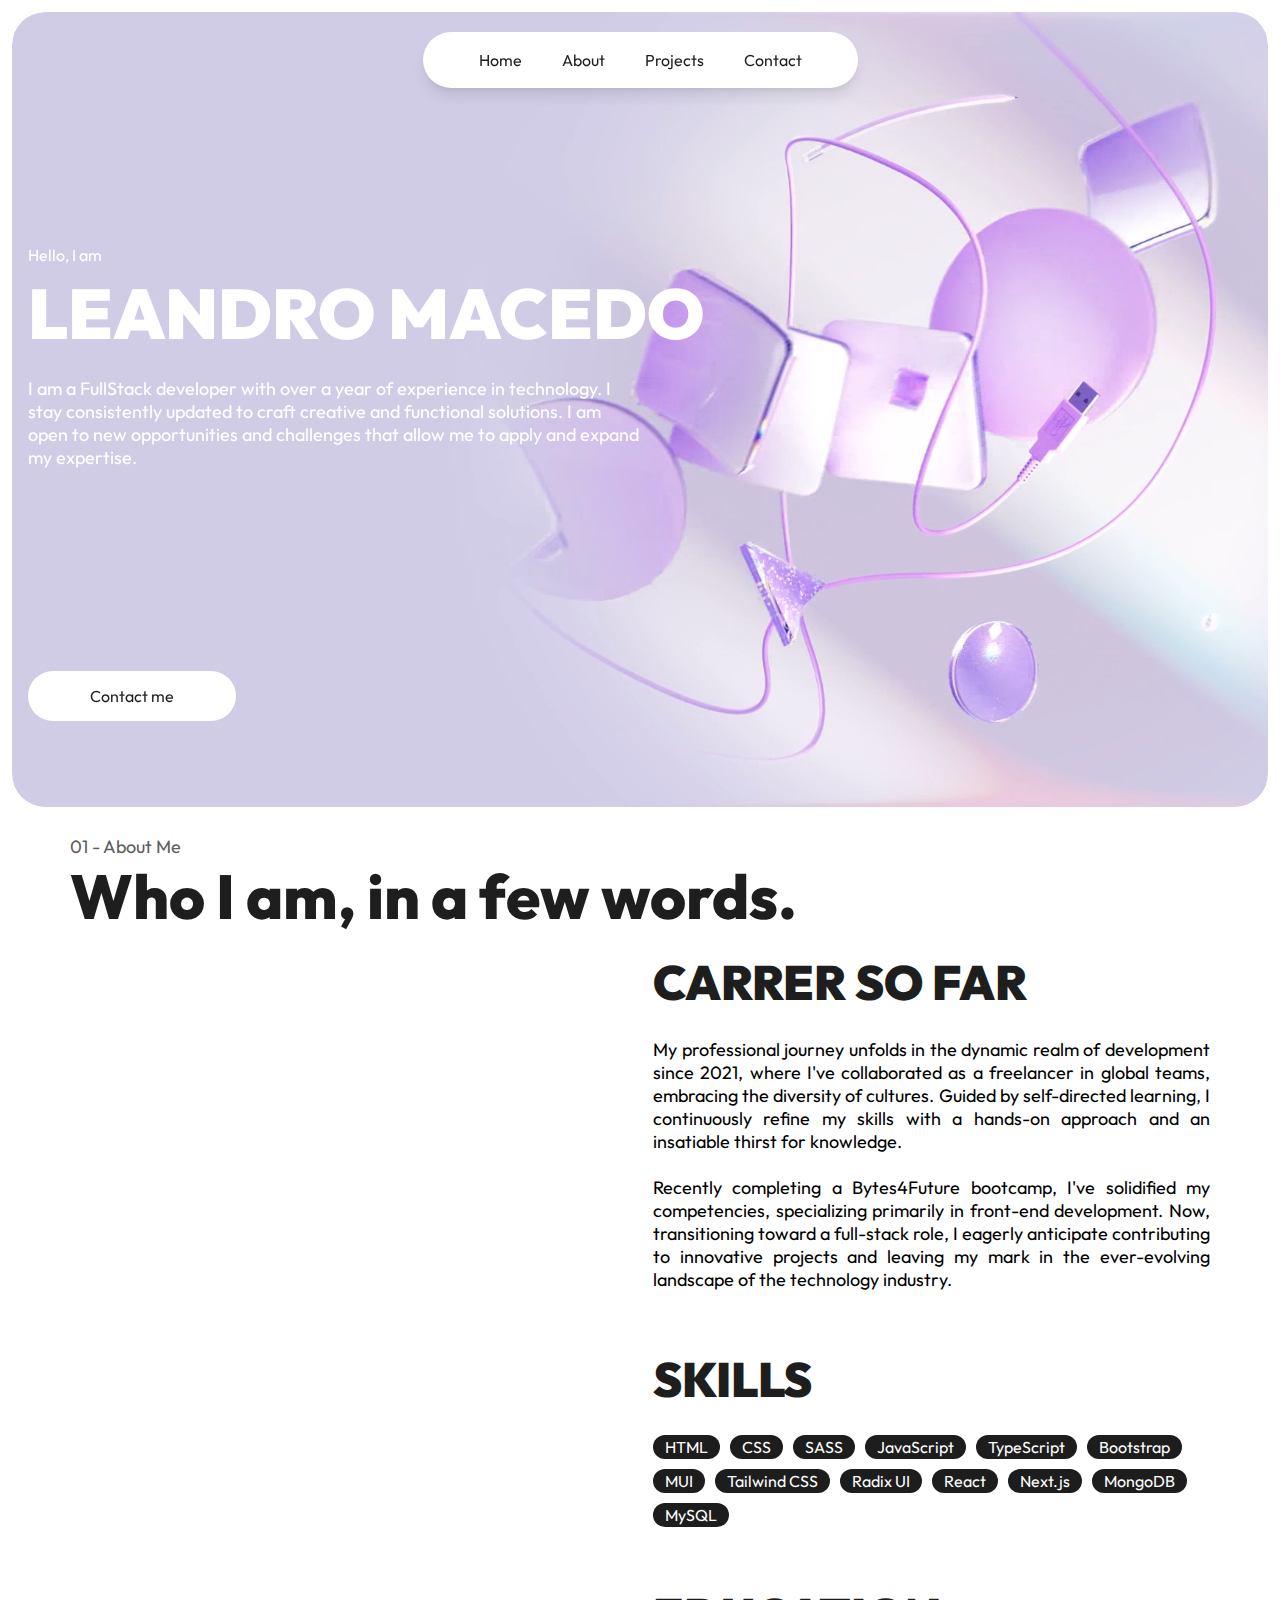
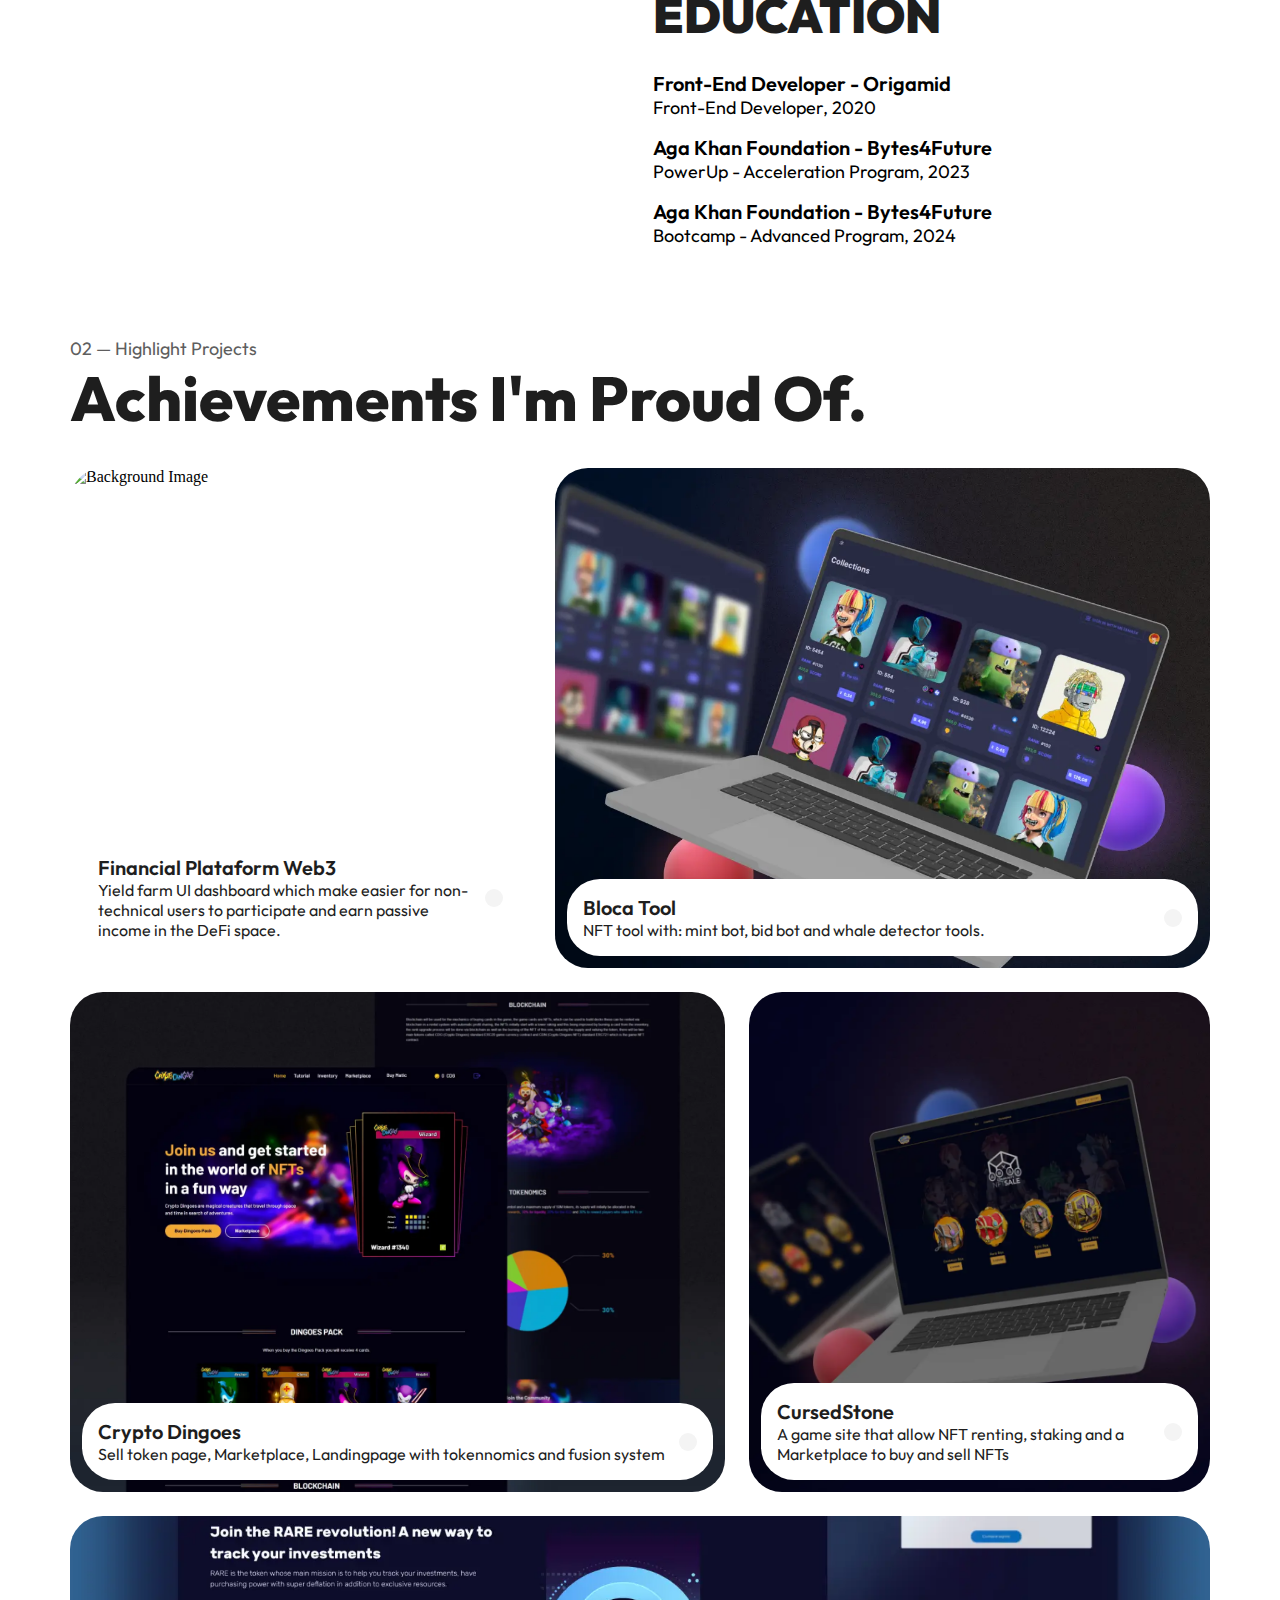
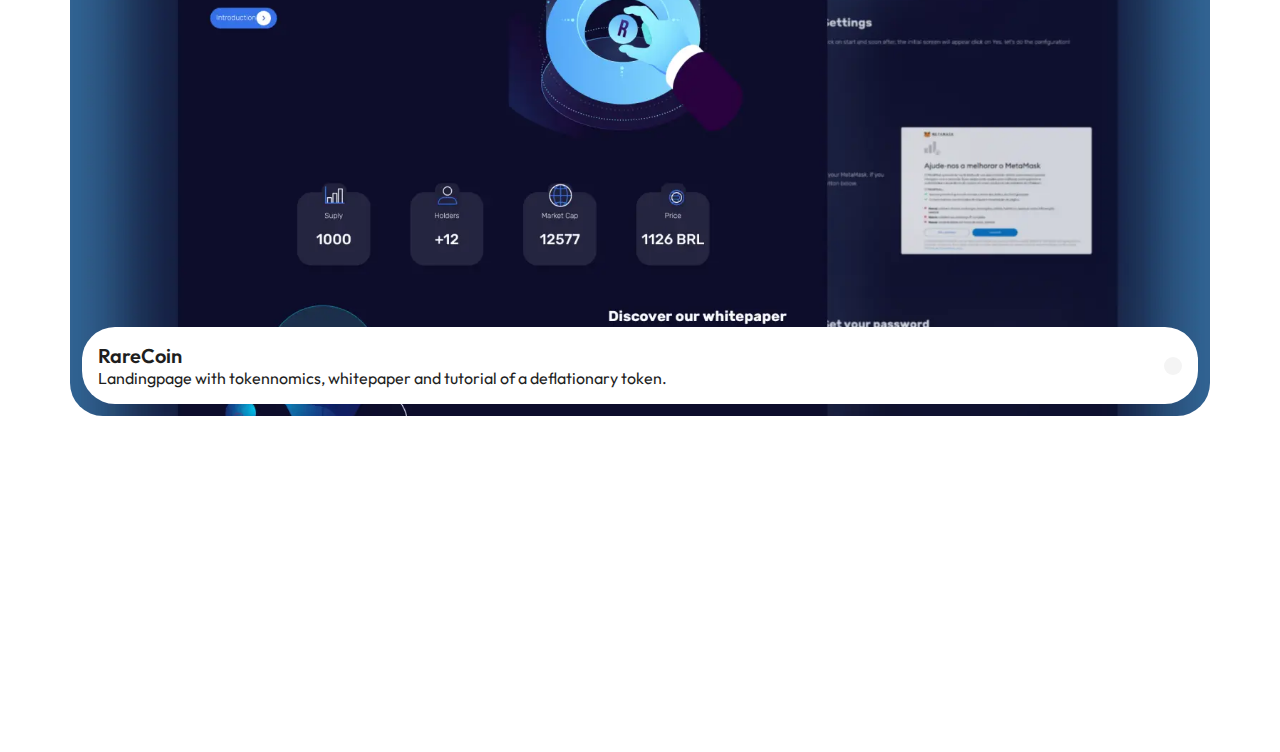
==== commit d8db98df: "text updates" ====
--- a/index.html
+++ b/index.html
@@ -89,9 +89,9 @@
                             <span class="badge">Bootstrap</span>
                             <span class="badge">MUI</span>
                             <span class="badge">Tailwind CSS</span>
+                            <span class="badge">Radix UI</span>
                             <span class="badge">React</span>
                             <span class="badge">Next.js</span>
-                            <span class="badge">Redux</span>
                             <span class="badge">MongoDB</span>
                             <span class="badge">MySQL</span>
                         </div>
@@ -169,7 +169,7 @@
                                 <div class="card-bottom">
                                     <div>
                                         <p class="title-2">Crypto Dingoes</p>
-                                        <p class="text-2">Sell token page, Marketplace, Landingpage with tokenomics and
+                                        <p class="text-2">Sell token page, Marketplace, Landingpage with tokennomics and
                                             fusion system</p>
                                     </div>
                                     <a href="projectDetails03.html">
@@ -209,7 +209,7 @@
                                 <div class="card-bottom">
                                     <div>
                                         <p class="title-2">RareCoin</p>
-                                        <p class="text-2">Landingpage with tokensnomics, whitepaper and tutorial of a
+                                        <p class="text-2">Landingpage with tokennomics, whitepaper and tutorial of a
                                             deflationary token.</p>
                                     </div>
                                     <a href="projectDetails06.html">
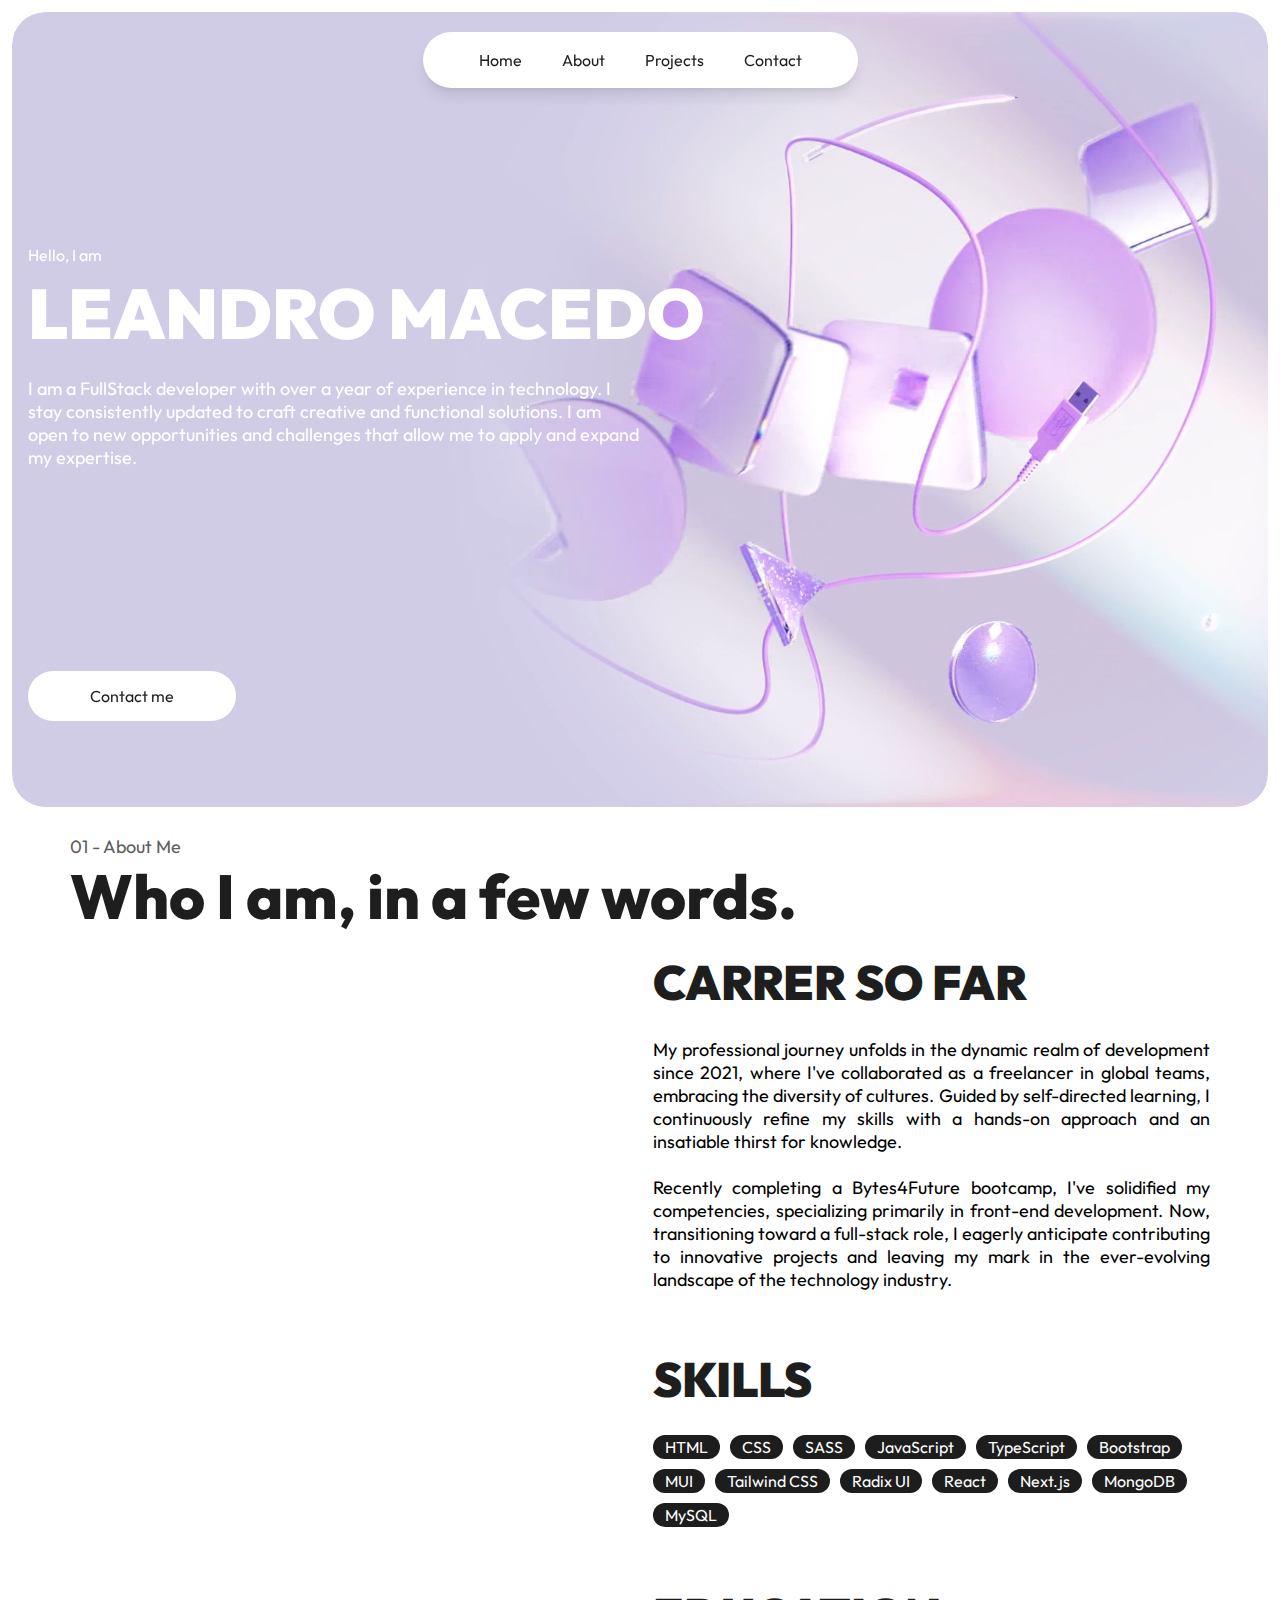
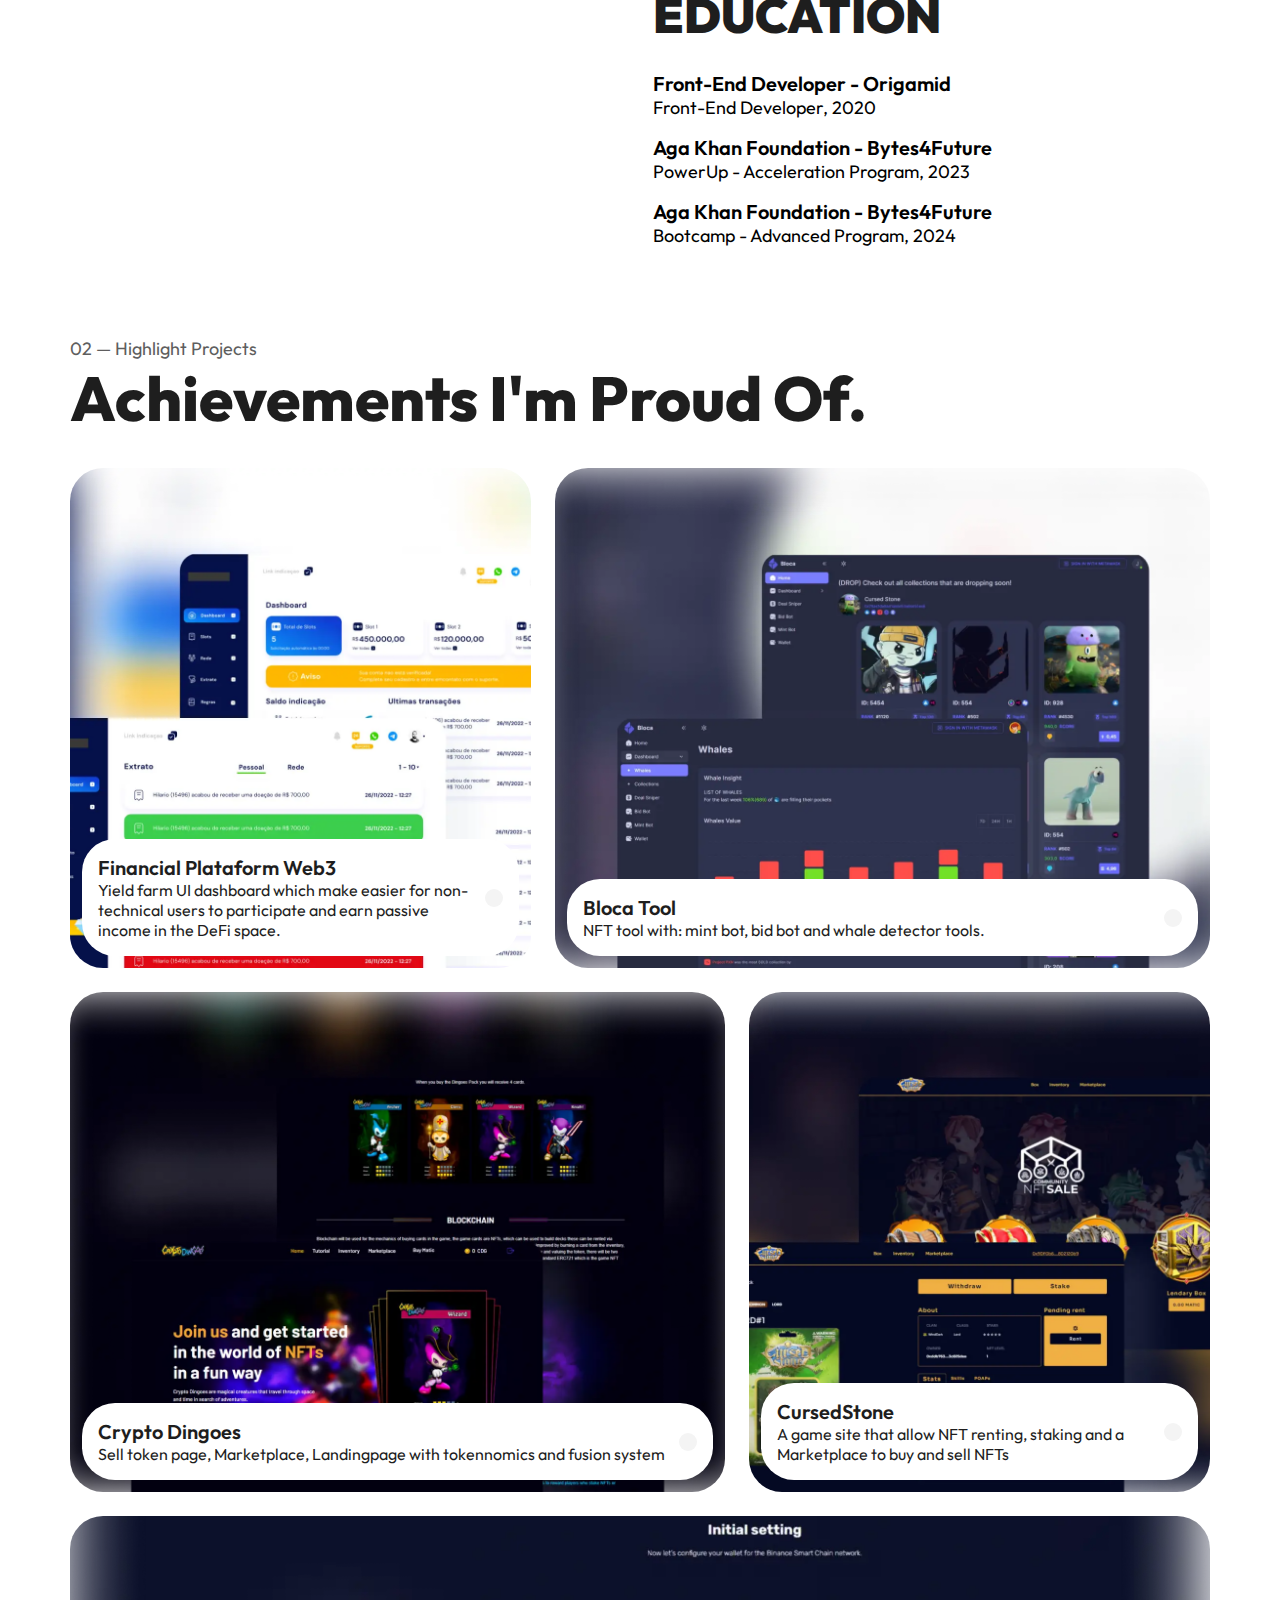
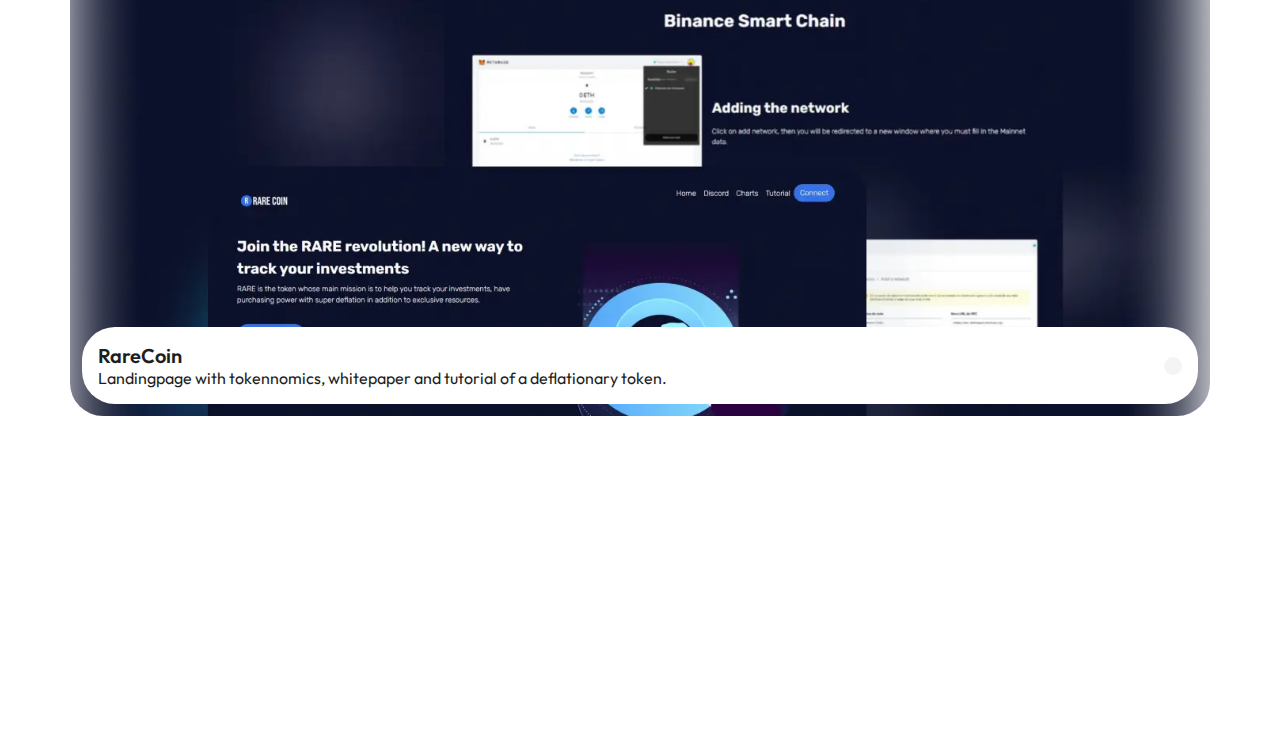
==== commit 5f103ce6: "feat: update images and details" ====
--- a/index.html
+++ b/index.html
@@ -124,7 +124,7 @@
                 <div class="highlights">
                     <div class="item1">
                         <div class="card-wrapper">
-                            <img id="image" class="card-bg" src="assets/images/financialapp/main.webp"
+                            <img id="image" class="card-bg" src="assets/images/financialapp/cover.webp"
                                 alt="Background Image">
                             <div>
                                 <div class="card-bottom">
@@ -145,7 +145,7 @@
                     </div>
                     <div class="item2">
                         <div class="card-wrapper">
-                            <img class="card-bg" src="assets/images/blocatool/main.webp" alt="Background Image">
+                            <img class="card-bg" src="assets/images/blocatool/cover.webp" alt="Background Image">
                             <div>
                                 <div class="card-bottom">
                                     <div>
@@ -164,7 +164,7 @@
                     </div>
                     <div class="item3">
                         <div class="card-wrapper">
-                            <img class="card-bg" src="assets/images/cryptodingoes/main.webp" alt="Background Image">
+                            <img class="card-bg" src="assets/images/cryptodingoes/cover.webp" alt="Background Image">
                             <div>
                                 <div class="card-bottom">
                                     <div>
@@ -184,7 +184,7 @@
                     </div>
                     <div class="item4">
                         <div class="card-wrapper">
-                            <img class="card-bg" src="assets/images/cursedstone/main.webp" alt="Background Image">
+                            <img class="card-bg" src="assets/images/cursedstone/cover.webp" alt="Background Image">
                             <div>
                                 <div class="card-bottom">
                                     <div>
@@ -204,7 +204,7 @@
                     </div>
                     <div class="item5">
                         <div class="card-wrapper">
-                            <img class="card-bg" src="assets/images/rarecoin/main.webp" alt="Background Image">
+                            <img class="card-bg" src="assets/images/rarecoin/cover.webp" alt="Background Image">
                             <div>
                                 <div class="card-bottom">
                                     <div>
@@ -212,7 +212,7 @@
                                         <p class="text-2">Landingpage with tokennomics, whitepaper and tutorial of a
                                             deflationary token.</p>
                                     </div>
-                                    <a href="projectDetails06.html">
+                                    <a href="projectDetails05.html">
                                         <div class="icon card-icon">
                                             <img src="assets/icons/arrow.svg" alt="">
                                         </div>
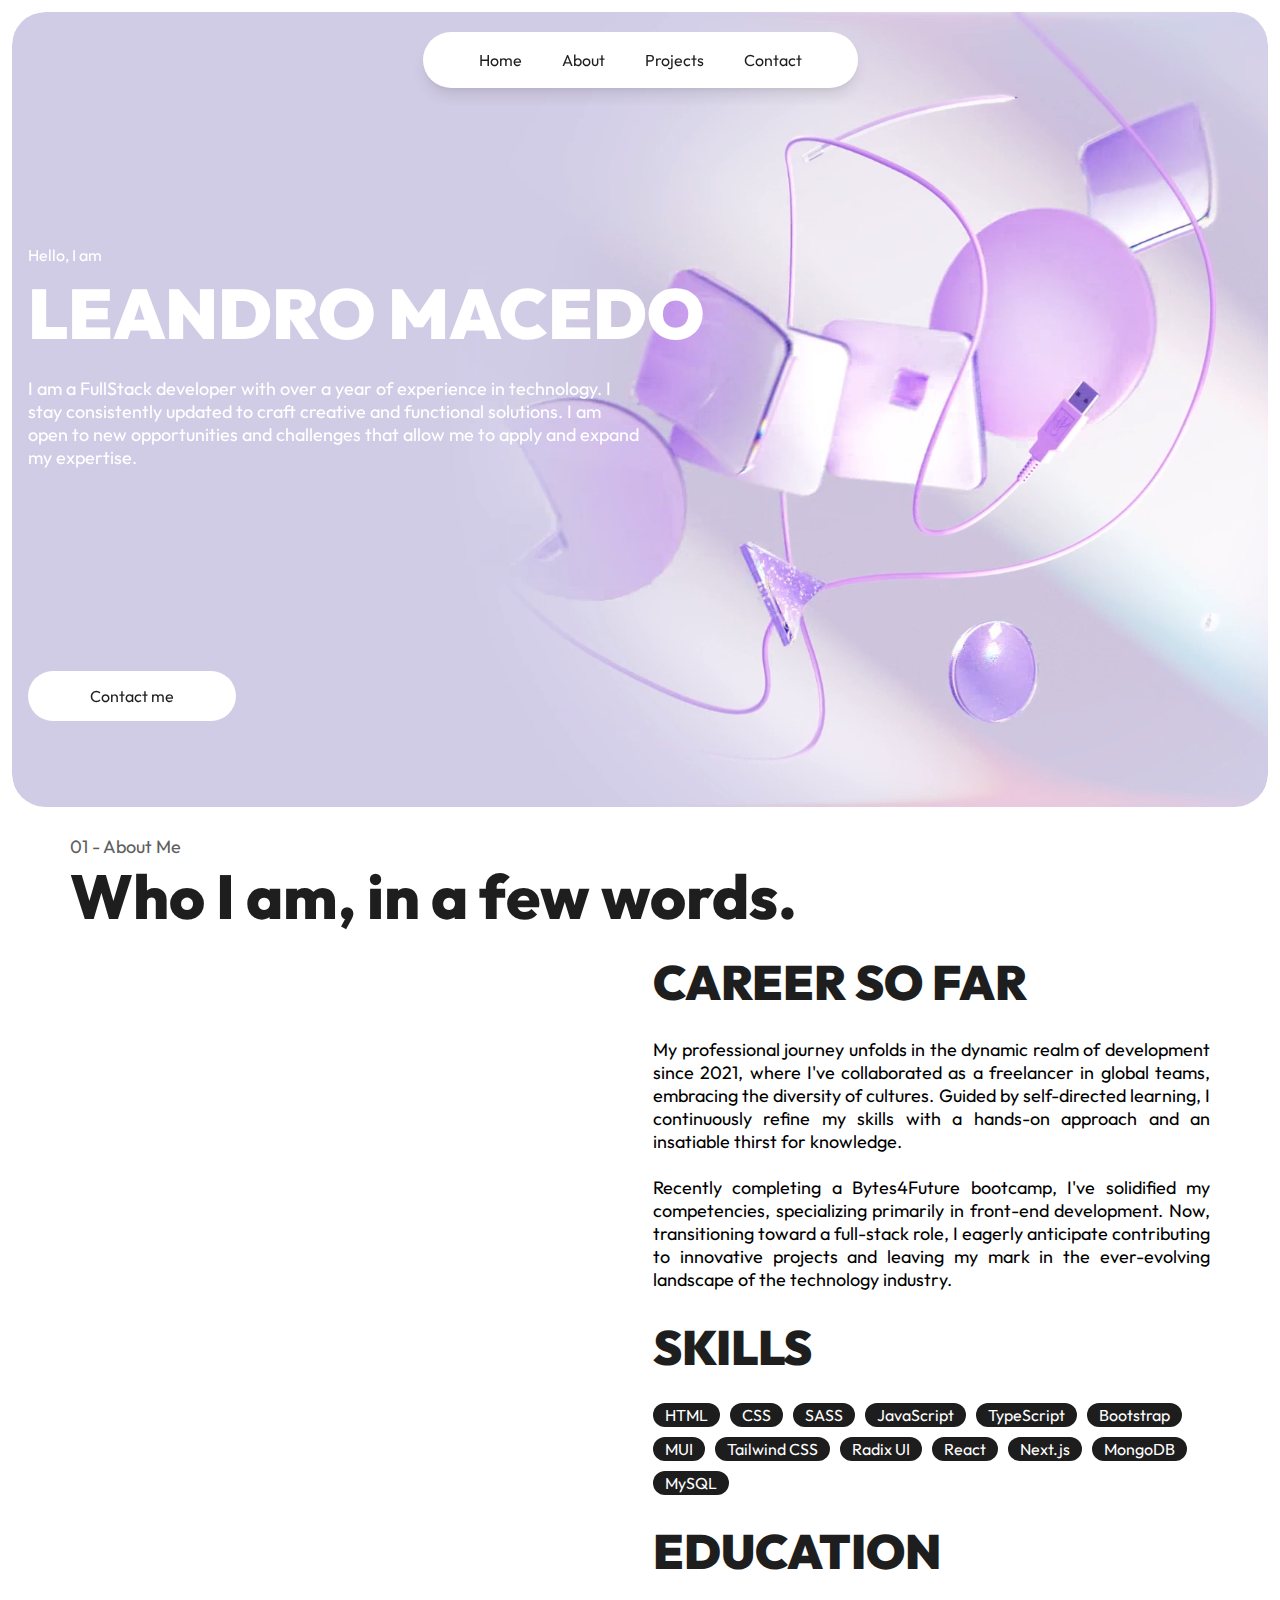
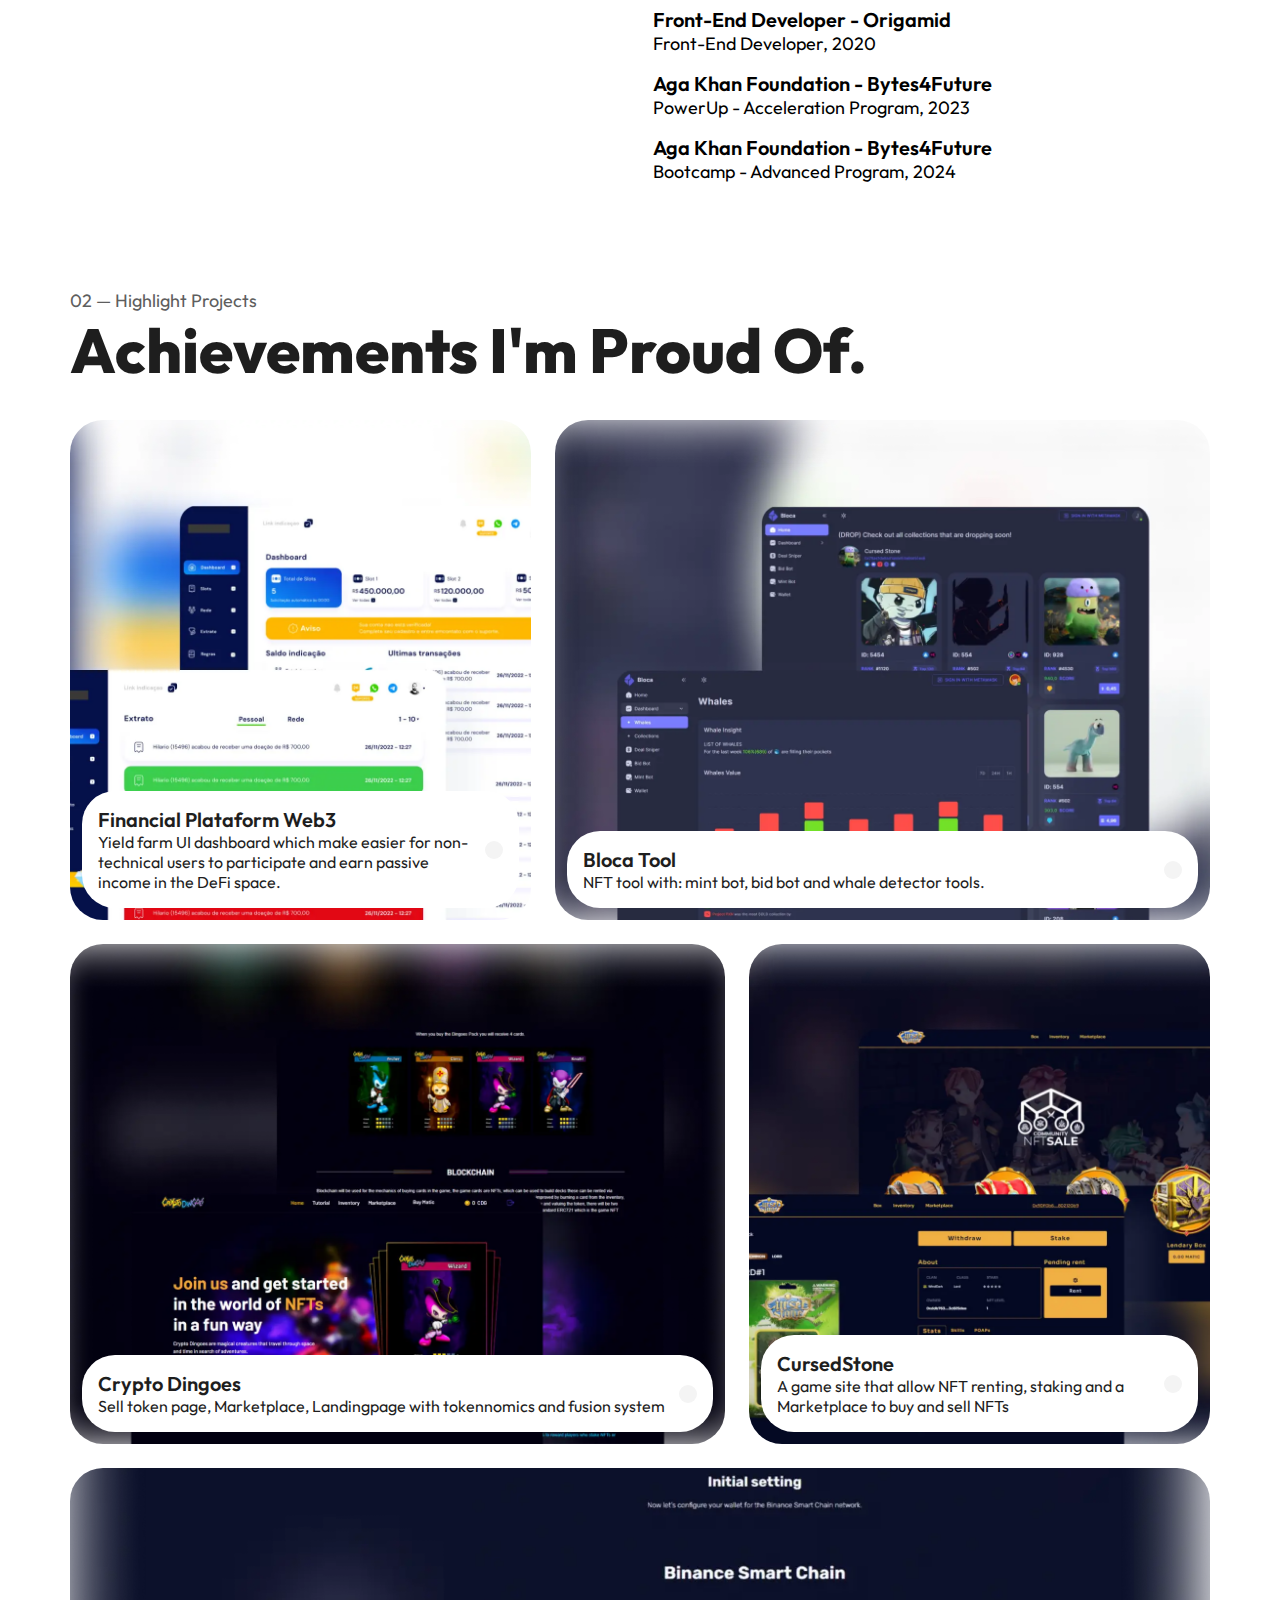
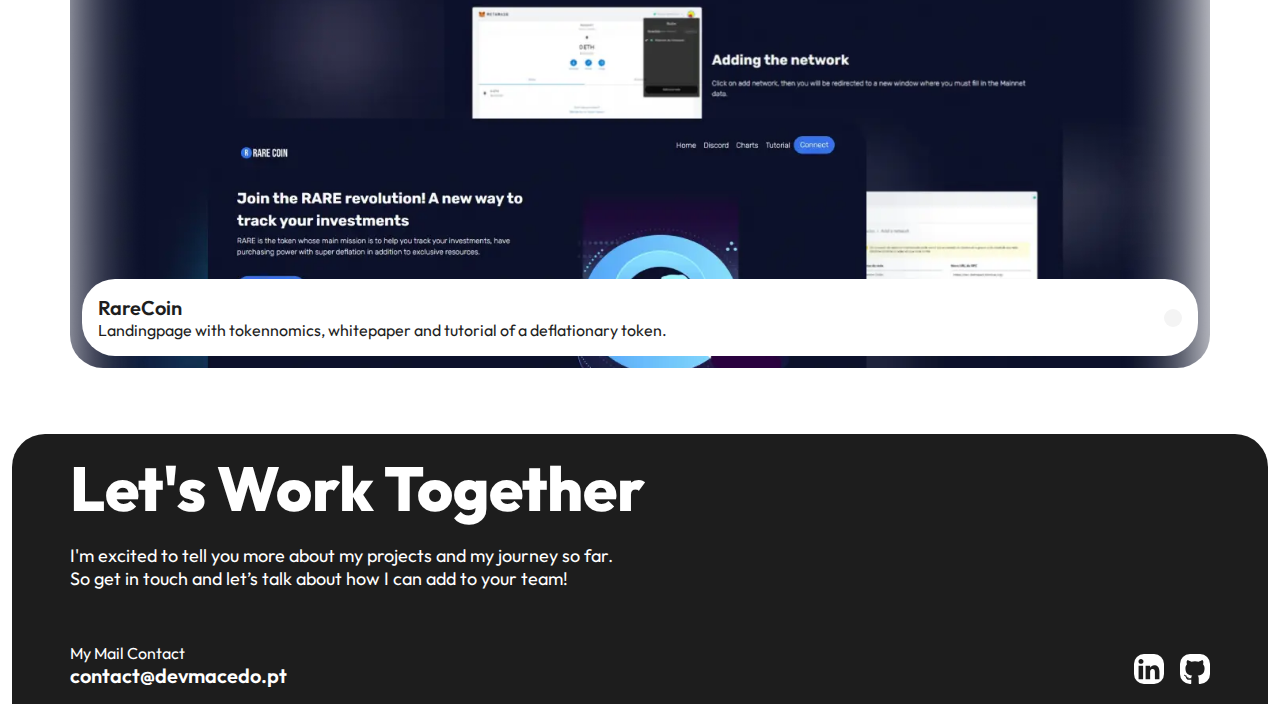
==== commit fcafe8f9: "Fix: English error" ====
--- a/index.html
+++ b/index.html
@@ -66,8 +66,8 @@
                         <img src="assets/me.webp" width="100%" loading="lazy" alt="">
                     </div>
                     <div class="about-text">
-                        <div class="about-carrer">
-                            <h3 class="heading-2">CARRER SO FAR</h3>
+                        <div class="about-career">
+                            <h3 class="heading-2">CAREER SO FAR</h3>
                             <p class="text-1">My professional journey unfolds in the dynamic realm of development since
                                 2021, where I've collaborated as a freelancer in global teams, embracing the diversity
                                 of cultures. Guided by self-directed learning, I continuously refine my skills with a
